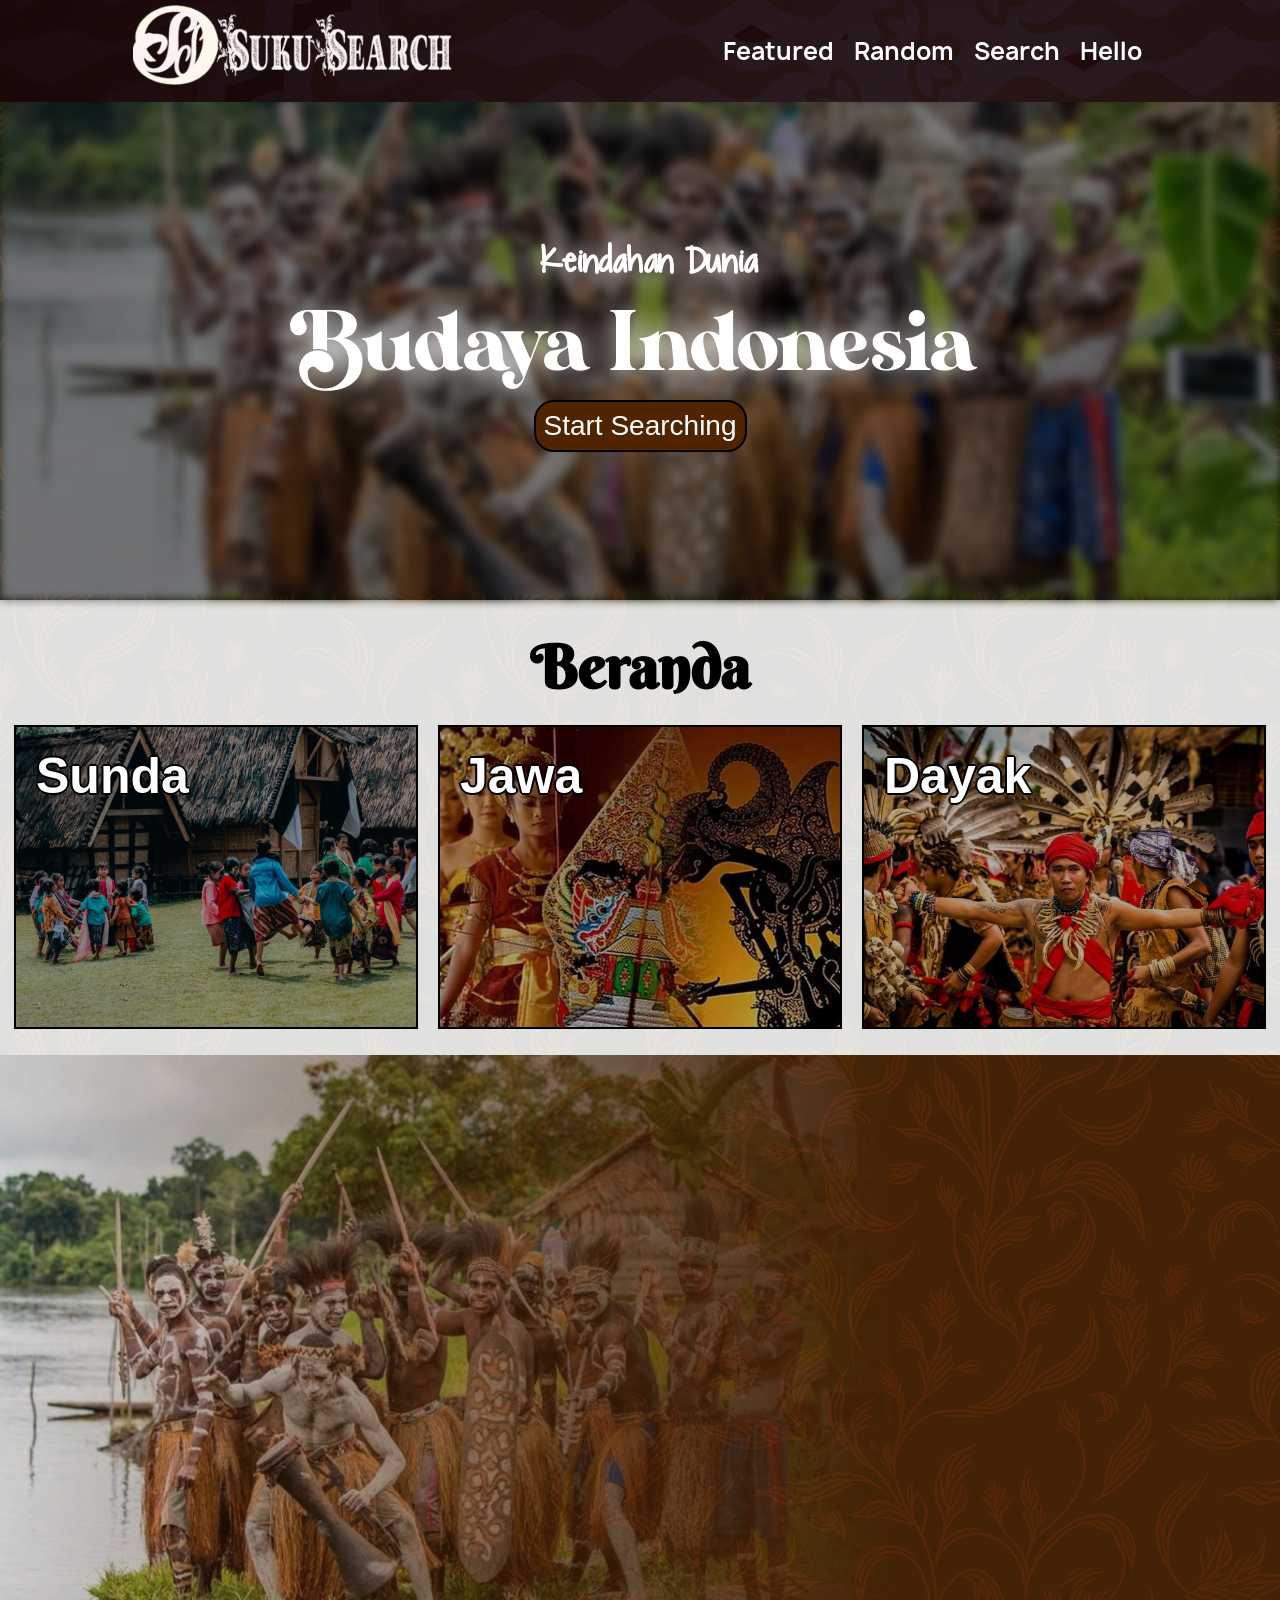
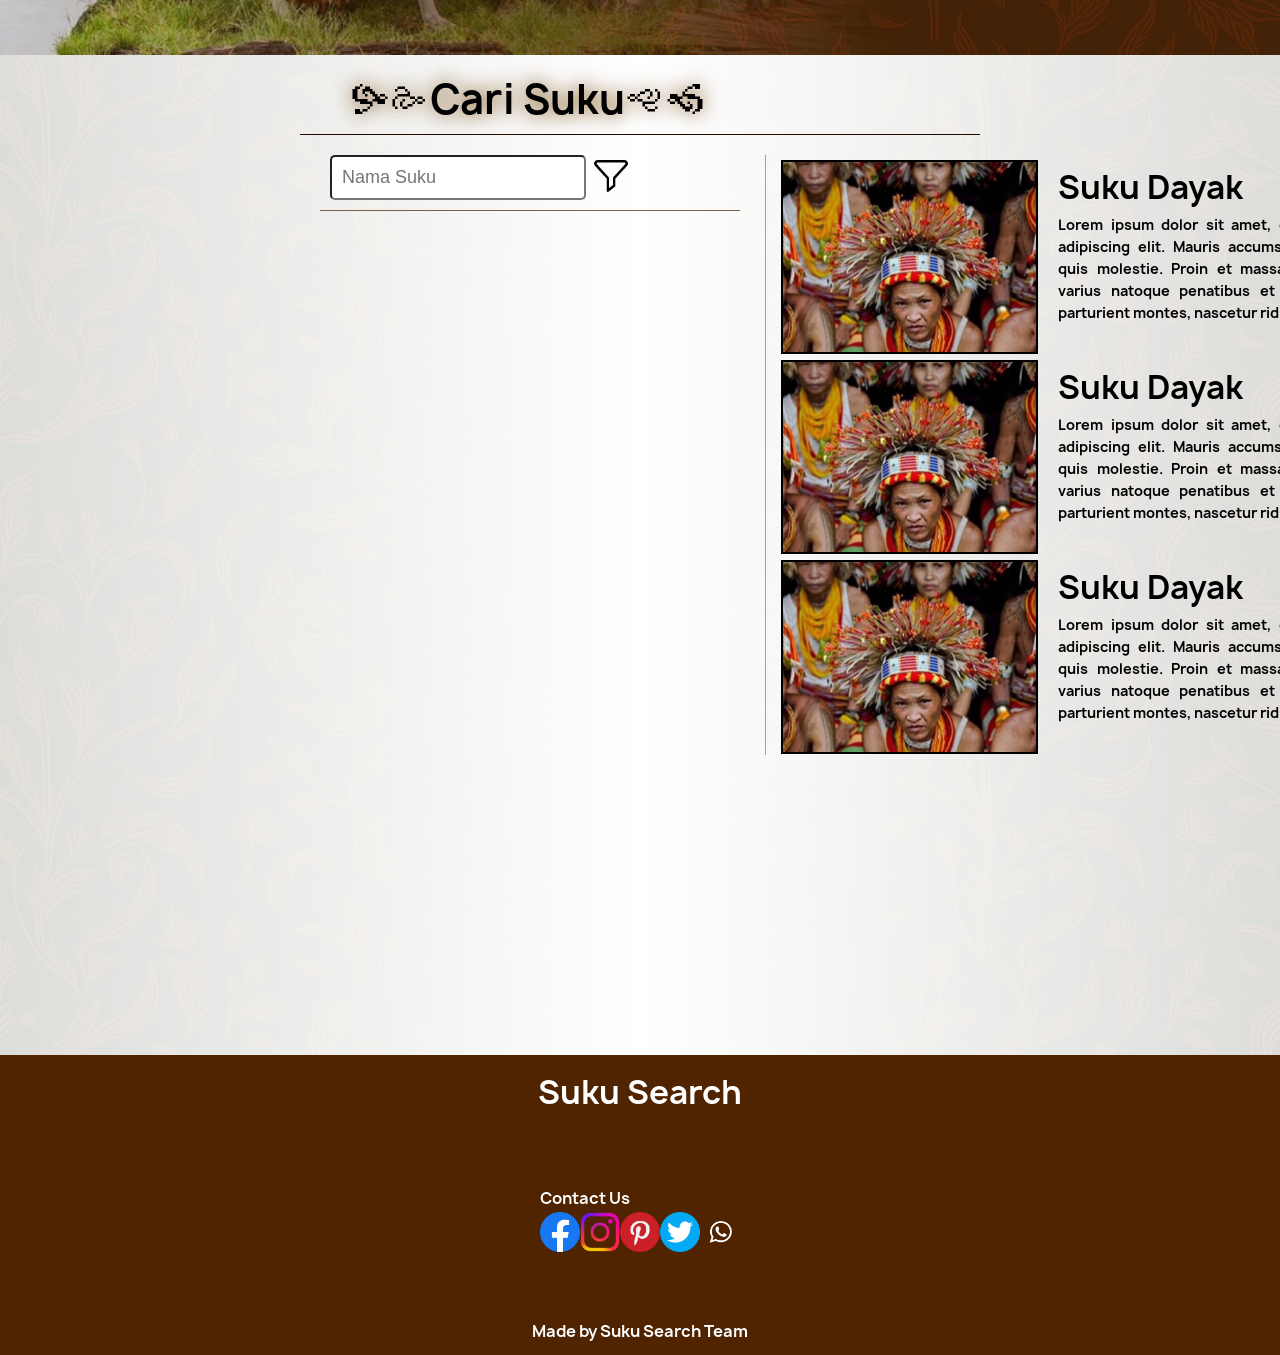
==== index.html @ 2c3fa3fc "Added featured items(Random)" ====
<!DOCTYPE html>
<html>

<head>
    <title>Suku-Suku di Indonesia</title>
    <meta name="viewport" content="width=device-width, initial-scale=1.0" />

    <link rel="stylesheet" href="style/fonts.css">
    <link rel="stylesheet" href="style/indexStyle.css">

    <script type="text/javascript" src="scripts/jquery-3.7.1.min.js"></script>
    <script type="text/javascript" src="scripts/indexScript.js" defer></script>
</head>

<body>
    <div id="topnavbar">
        <a id="navtitle"><img src="rsc/ss.png"></a>
        <ul>
            <li><a href="#featured">Featured</a></li>
            <li><a href="#randomFacts">Random</a></li>
            <li><a href="#search">Search</a></li>
            <li><a href="blogPage.html?suku=woo">Hello</a></li>
        </ul>
    </div>

    <div id="carousel">
        <img src="rsc/carousel_1.jpg">
        <img src="rsc/carousel_2.jpg">
        <img src="rsc/carousel_3.jpeg">
        <img src="rsc/carousel_4.jpg">
        <img src="rsc/carousel_5.jpg">
        <div>
            <span>Keindahan Dunia</span>
            <span>Budaya Indonesia</span>
        </div>
        <button id="goToSearch">Start Searching</button>
    </div>

    <div id="featured">
        <span class="partTitle">Beranda</span>
        <div class="featuredItems">
            <a href="#">
                <div class="items">
                    <img class="itemImage" src="https://www.selasar.com/wp-content/uploads/2020/07/Featured-image.jpg">
                    <div class="tags">
                        <div class="tag">Dayak</div>
                        <div class="tag">Dayak</div>
                    </div>
                    <div class="itemText">
                        <span class="itemTitle">Dayak</span>
                        <span class="itemDescription">Lorem ipsum dolor sit amet, consectetur adipiscing elit. Cras
                            eleifend
                            feugiat eleifend. Orci varius natoque penatibus et magnis dis parturient.</span>
                    </div>
                </div>
            </a>
            <a href="#">
                <div class="items">
                    <img class="itemImage" src="https://www.selasar.com/wp-content/uploads/2020/07/Featured-image.jpg">
                    <div class="tags">
                        <div class="tag">Dayak</div>
                        <div class="tag">Dayak</div>
                    </div>
                    <div class="itemText">
                        <span class="itemTitle">Dayak</span>
                        <span class="itemDescription">Lorem ipsum dolor sit amet, consectetur adipiscing elit. Cras
                            eleifend
                            feugiat eleifend. Orci varius natoque penatibus et magnis dis parturient.</span>
                    </div>
                </div>
            </a>
            <a href="#">
                <div class="items">
                    <img class="itemImage" src="https://www.selasar.com/wp-content/uploads/2020/07/Featured-image.jpg">
                    <div class="tags">
                        <div class="tag">Dayak</div>
                        <div class="tag">Dayak</div>
                    </div>
                    <div class="itemText">
                        <span class="itemTitle">Dayak</span>
                        <span class="itemDescription">Lorem ipsum dolor sit amet, consectetur adipiscing elit. Cras
                            eleifend
                            feugiat eleifend. Orci varius natoque penatibus et magnis dis parturient.</span>
                    </div>
                </div>
            </a>
        </div>
    </div>

    <!-- remake this -->
    <div id="randomBanner">
        <img src="rsc/carousel_1.jpg" class="background">
    </div>

    <form id="searchAndResults">
        <div class="partTitle">&#128607;&#128602;Cari Suku&#128601;&#128604;</div>
        <div class="row">
            <div id="search">
                <div class="searchByName">
                    <input type="text" name="searchInput" id="searchInput" placeholder="Nama Suku">
                    <button id="enableFilters">
                        <img src="rsc/filter_outline.png" id="enableFiltersImg">
                    </button>
                </div>
                <div class="filters">
                    <div class="inputField">
                        <label for="weapons">Senjata Tradisional</label>
                        <input type="text" name="weapons" id="weapons">
                    </div>
                    <div class="inputField">
                        <label for="dance">Tarian Tradisional</label>
                        <input type="text" name="dance" id="dance">
                    </div>
                    <div class="inputField">
                        <label for="clothes">Pakaian Adat</label>
                        <input type="text" name="clothes" id="clothes">
                    </div>
                    <div class="inputField">
                        <label for="house">Rumah Adat</label>
                        <input type="text" name="house" id="house">
                    </div>
                    <div class="inputField">
                        <label for="food">Kuliner</label>
                        <input type="text" name="food" id="food">
                    </div>
                    <div class="inputField">
                        <label for="misc">Lainnya</label>
                        <input type="text" name="misc" id="misc">
                    </div>


                    <div class="inputField">
                        <label for="location">Daerah</label>
                        <div class="location">
                            <button>Place1</button>
                            <button>Place1</button>
                            <button>Place1</button>
                            <button>Place1</button>
                            <button>Place1</button>
                            <button>Place1</button>
                            <button>Place1</button>
                            <button>Place1</button>
                            <button>Place1</button>
                            <button>Place1</button>
                            <button>Place1</button>
                            <button>Place1</button>
                        </div>
                    </div>

                    <div class="inputField">
                        <label for="sort">Urutkan</label>
                        <div class="sort">
                            <button>A-Z</button>
                            <button>Z-A</button>
                        </div>
                    </div>
                </div>
            </div>
            <div id="results">
                <div class="item">
                    <img src="rsc/carousel_5.jpg">
                    <div class="text">
                        <div class="title">Suku Dayak</div>
                        <p>Lorem ipsum dolor sit amet, consectetur adipiscing elit. Mauris accumsan vel sem quis
                            molestie. Proin et massa felis. Orci varius natoque penatibus et magnis dis parturient
                            montes, nascetur ridiculus mus.</p>
                    </div>
                    <div class="attr">
                        <span>tag1</span>
                        <span>tag1</span>
                        <span>tag1</span>
                        <span>tag1</span>
                        <span>tag1</span>
                    </div>
                </div>
                <div class="item">
                    <img src="rsc/carousel_5.jpg">
                    <div class="text">
                        <div class="title">Suku Dayak</div>
                        <p>Lorem ipsum dolor sit amet, consectetur adipiscing elit. Mauris accumsan vel sem quis
                            molestie. Proin et massa felis. Orci varius natoque penatibus et magnis dis parturient
                            montes, nascetur ridiculus mus.</p>
                    </div>
                    <div class="attr">
                        <span>tag1</span>
                        <span>tag1</span>
                        <span>tag1</span>
                        <span>tag1</span>
                        <span>tag1</span>
                    </div>
                </div>
                <div class="item">
                    <img src="rsc/carousel_5.jpg">
                    <div class="text">
                        <div class="title">Suku Dayak</div>
                        <p>Lorem ipsum dolor sit amet, consectetur adipiscing elit. Mauris accumsan vel sem quis
                            molestie. Proin et massa felis. Orci varius natoque penatibus et magnis dis parturient
                            montes, nascetur ridiculus mus. </p>
                    </div>
                    <div class="attr">
                        <span>tag1</span>
                        <span>tag1</span>
                        <span>tag1</span>
                        <span>tag1</span>
                        <span>tag1</span>
                    </div>
                </div>
            </div>
        </div>
    </form>

    <footer>
        <div class="partTitle">Suku Search</div>
        <div>
            <div>
                <span>Contact Us</span>
                <div class="socialMedia">
                    <img src="rsc/social_media/facebook.png">
                    <img src="rsc/social_media/instagram.png">
                    <img src="rsc/social_media/pinterest.png">
                    <img src="rsc/social_media/twitter.png">
                    <img src="rsc/social_media/whatsapp.png">
                </div>
            </div>
        </div>
        <div>
            Made by Suku Search Team
        </div>
    </footer>
</body>

</html>
---- style/fonts.css ----
@font-face {
    font-family: 'Choco';
    src:
        url(../fonts/chocoRaindrops/Choco.ttf), url(../fonts/chocoRaindrops/ChocoHollow.ttf), url(../fonts/chocoRaindrops/ChocoBold.ttf);
}

@font-face {
    font-family: 'Bavista';
    src: url(../fonts/bavista/Bavista.ttf);
}

@font-face {
    font-family: 'Berkshire';
    src: url(../fonts/berkshire/BerkshireSwash-Regular.ttf);
}

@font-face {
    font-family: 'Manrope';
    src:
        url(../fonts/manrope/manrope-bold.otf),
        url(../fonts/manrope/manrope-extrabold.otf),
        url(../fonts/manrope/manrope-light.otf),
        url(../fonts/manrope/manrope-medium.otf),
        url(../fonts/manrope/manrope-regular.otf),
        url(../fonts/manrope/manrope-semibold.otf),
        url(../fonts/manrope/manrope-thin.otf),
    ;
}
---- style/indexStyle.css ----
/*Requires fonts.css*/

* {
    padding: 0;
    margin: 0;
}

:root {
    --onepx-shadow: 2px 0 #000000, -2px 0 #000000, 0 2px #000000, 0 -2px #000000,
        1px 1px #000000, -1px -1px #000000, 1px -1px #000000, -1px 1px #000000;
}

html {
    overflow-x: hidden;
    width: 100vw;
}

body {
    height: fit-content;
    background-image: url(../rsc/batikBG.jpg);
    background-blend-mode: darken;
    background-color: #502400;
    font-family: 'Manrope';
}

a {
    text-decoration: none;
    color: inherit;
}

#topnavbar {
    display: flex;
    width: 100vw;
    height: fit-content;
    justify-content: space-around;
    align-items: center;
    background-color: #502400;
    position: fixed;
    z-index: 1000;
    transition: 0.5s ease-out;
    background-image: url("../rsc/batik.jpg");
    background-repeat: no-repeat;
    background-position: 0px -300px;
}

#topnavbar * {
    color: #FFFFFF;
    font-size: 24px;
}

#navtitle {
    display: block;
    cursor: pointer;
}

#navtitle img {
    height: 80px;
    padding: 5px;
}

#topnavbar>ul {
    display: flex;
    justify-content: space-around;
    list-style-type: none;
}

#topnavbar>ul li a {
    display: block;
    height: fit-content;
    width: fit-content;
    cursor: pointer;
    padding: 10px;
}

/* Carousel */

#carousel {
    --width: 100vw;
    --height: 600px;
    width: var(--width);
    height: var(--height);
    display: flex;
    justify-content: center;
    align-items: center;
    flex-direction: column;
    box-shadow: none;
    user-select: none;
}

#carousel img {
    width: var(--width);
    height: var(--height);
    object-fit: cover;
    transition: 1s;
    filter: brightness(50%) blur(5px);
    position: absolute;
    opacity: 0;
    box-shadow: none;
}

#carousel div {
    z-index: 10;
    color: #FFFFFF;
    display: flex;
    flex-direction: column;
    align-items: center;
    text-align: center;
    line-height: 80px;
    text-shadow: 0 0 30px #FFFFFF;
}

#carousel div span:first-of-type {
    font-size: 50px;
    font-family: 'Choco';
    font-weight: bold;
}

#carousel div span:last-of-type {
    font-size: 100px;
    font-family: 'Bavista';
    margin: 0;
}

#carousel button {
    position: absolute;
    z-index: 10;
    padding: 8px;
    font-size: 28px;
    border-radius: 20px;
    background-color: #502400;
    border-style: solid;
    color: #FFFFFF;
    top: 400px;
    transition: 0.2s ease-out;
}

#carousel button:hover {
    background-color: #FFFFFF;
    color: #502400;
}

#carousel button:active {
    text-shadow: 0 0 20px #1d0d00;
}

/*Featured Items container*/

#featured {
    width: 100vw;
    height: 425px;
    padding-top: 30px;
    background-color: #ffffffde;
    display: block;
    position: initial;
}

#featured .partTitle {
    display: block;
    margin: auto;
    width: fit-content;
    font-size: 60px;
    font-weight: bold;
    font-family: 'Berkshire';
}

/* Featured Items list */

.featuredItems {
    display: flex;
    align-items: center;
    justify-content: center;
    gap: 20px;
    padding-top: 20px;
    box-sizing: border-box;
    width: 100%;
}

.featuredItems .items {
    --width-size: 400px;
    --height-size: 300px;
    display: flex;
    flex-direction: column;
    justify-content: space-between;
    align-items: start;
    height: var(--height-size);
    width: var(--width-size);
    border: 2px black solid;
    transition: 0.5s ease-out;
    cursor: pointer;
}

.featuredItems .items .itemImage {
    position: absolute;
    width: var(--width-size);
    height: var(--height-size);
    object-fit: cover;
    filter: brightness(70%);
    transition: 0.5s ease-out;
}

.featuredItems .items .tags {
    width: var(--width-size);
    z-index: 11;
    height: var(--height-size);
    position: absolute;
    display: flex;
    justify-content: end;
    align-items: start;
    box-sizing: border-box;
    padding: 10px;
    gap: 10px
}

.featuredItems .items .tags .tag {
    color: #FFFFFF;
    text-shadow: 0 0 10px #FFFFFF;
    background-color: #000000;
    border: 1px #FFFFFF solid;
    padding: 5px;
    border-radius: 20px;
    width: fit-content;
}

.featuredItems .items .itemText {
    padding: 20px;
    width: auto;
    height: auto;
    overflow: hidden;
    display: flex;
    flex-direction: column;
    justify-content: space-around;
    align-items: start;
}

.featuredItems .items .itemTitle {
    position: relative;
    color: #FFFFFF;
    font-weight: bold;
    font-size: 50px;
    font-family: 'Trebuchet MS', 'Lucida Sans Unicode', 'Lucida Grande', 'Lucida Sans', Arial, sans-serif;
    text-shadow: var(--onepx-shadow);
}

.featuredItems .items .itemDescription {
    position: relative;
    color: #FFFFFF;
    font-size: 12px;
    transition: 0.5s ease-out;
    opacity: 0;
}

/* On hover effects */

.featuredItems .items:hover {
    transform: scale(1.05);
}

.featuredItems .items:hover .itemImage {
    filter: brightness(50%);
}

.featuredItems .items:hover .itemDescription {
    opacity: 1;
}


/*Random Banner Container*/

#randomBanner {
    --height: 600px;
    background-color: #58270ab6;
    height: var(--height);
    padding: 0;
    width: inherit;
    overflow: hidden;
}

#randomBanner img {
    position: absolute;
    height: var(--height);
    mask-image: linear-gradient(to right, #000000e3, #00000000);
}

/*Search, filter, sort, result*/
#searchAndResults {
    --left-right-pad: 300px;
    padding-top: 10px;
    padding-bottom: 10px;
    background-image: linear-gradient(to right, #ffffffda 0%, #FFFFFF 50%, #FFFFFFda 100%);
    box-sizing: border-box;
    padding-left: var(--left-right-pad);
    padding-right: var(--left-right-pad);
    min-height: 1000px;
}

#searchAndResults .partTitle {
    --left-right-pad: 50px;
    font-size: 40px;
    border-bottom: #1d0d00 1px solid;
    margin-bottom: 20px;
    text-shadow: 0 0 20px #744201;
    padding-left: var(--left-right-pad);
    padding-right: var(--left-right-pad);
}

#searchAndResults .row {
    display: grid;
    grid-template-columns: 1fr 5fr;
    gap: 5px;
}

/*Search section*/

#search {
    --left-right-pad: 20px;
    height: fit-content;
    display: flex;
    flex-direction: column;
    align-items: start;
    box-sizing: border-box;
    padding-left: var(--left-right-pad);
    padding-right: var(--left-right-pad);
}

#search>* {
    display: block;
}


#search .searchByName {
    display: flex;
    width: fit-content;
    height: fit-content;
    padding-left: 10px;
    gap: 5px;
    justify-content: center;
    align-items: start;
}

#search .searchByName #searchInput {
    font-size: 18px;
    padding: 10px;
    padding-left: 10px;
    padding-right: 10px;
    border-radius: 5px;
}

#search .searchByName #enableFilters {
    background-color: #00000000;
    border: none;
    height: 40px;
}

#search .searchByName #enableFilters img {
    height: inherit;
}

#search .filters {
    --left-right-pad: 10px;
    display: flex;
    overflow-y: hidden;
    flex-direction: column;
    width: fit-content;
    height: fit-content;
    gap: 10px;
    transition: 0.5s ease-out;
    margin-top: 10px;
    border-bottom: #502400b7 1px solid;
    padding: 0;
    padding-left: var(--left-right-pad);
    padding-right: var(--left-right-pad);
}

#search .filters .inputField {
    display: flex;
    justify-content: center;
    align-items: center;
    width: 400px;
}

#search .filters .inputField label,
#search .filters .inputField input,
#search .filters .inputField div {
    width: 300px;
    box-sizing: border-box;
    margin: 0;
    font-size: 16px;
}

#search .filters .inputField label {
    width: 220px;
}

#search .filters .inputField input {
    padding: 2px;
}

#search .filters .inputField div {
    padding-left: 0;
}

#search .filters .inputField div button {
    font-size: 16px;
    font-weight: bold;
    width: fit-content;
    height: fit-content;
    padding: 5px 10px;
    margin: 2px 0;
    border: #a1a1a1 1px solid;
    background-color: #ffffffd0;
    color: #a1a1a1;
    border-radius: 20px;
}

#search .filters .inputField .location,
#search .filters .inputField .sort {
    display: flex;
    flex-wrap: wrap;
    align-items: center;
    justify-content: space-between;
    margin: 0;
}

#search .filters .inputField .sort {
    justify-content: start;
}

#search .filters .inputField .sort button {
    margin-right: 5px;
}

/*Results*/
#results {
    border-left: #0000005b 1px solid;
    box-sizing: border-box;
    padding-left: 10px;
    height: fit-content;
    display: flex;
    flex-direction: column;
}

#results .item {
    height: 200px;
    width: auto;
    padding: 5px;
    box-sizing: border-box;
    display: flex;
}

#results .item img {
    height: 100%;
    border: #000000 2px solid;
    object-fit: cover;
    aspect-ratio: 4/3;
}

#results .item .text {
    padding-left: 20px;
    width: 410px;
}

#results .item .text .title {
    font-weight: bold;
    font-size: 32px;
}

#results .item .text p {
    font-size: 14px;
    line-height: 22px;
    text-align: justify;
}

#results .item .attr {
    box-sizing: border-box;
    border-left: #0000005e 1px solid;
    margin-left: 10px;
    padding-left: 5px;
}

#results .item .attr {
    flex-grow: 1;
}

footer {
    height: 300px;
    box-sizing: border-box;
    padding: 10px;
    background-color: #502400;
    width: 100%;
    color: #FFFFFF;
    display: flex;
    flex-direction: column;
    align-items: center;
    justify-content: space-between;
}

footer .partTitle {
    font-size: 32px;
}

footer div {
    display: flex;
}

footer>div>div {
    display: flex;
    flex-direction: column;
}

footer .socialMedia img {
    width: 40px;
    height: 40px;
}
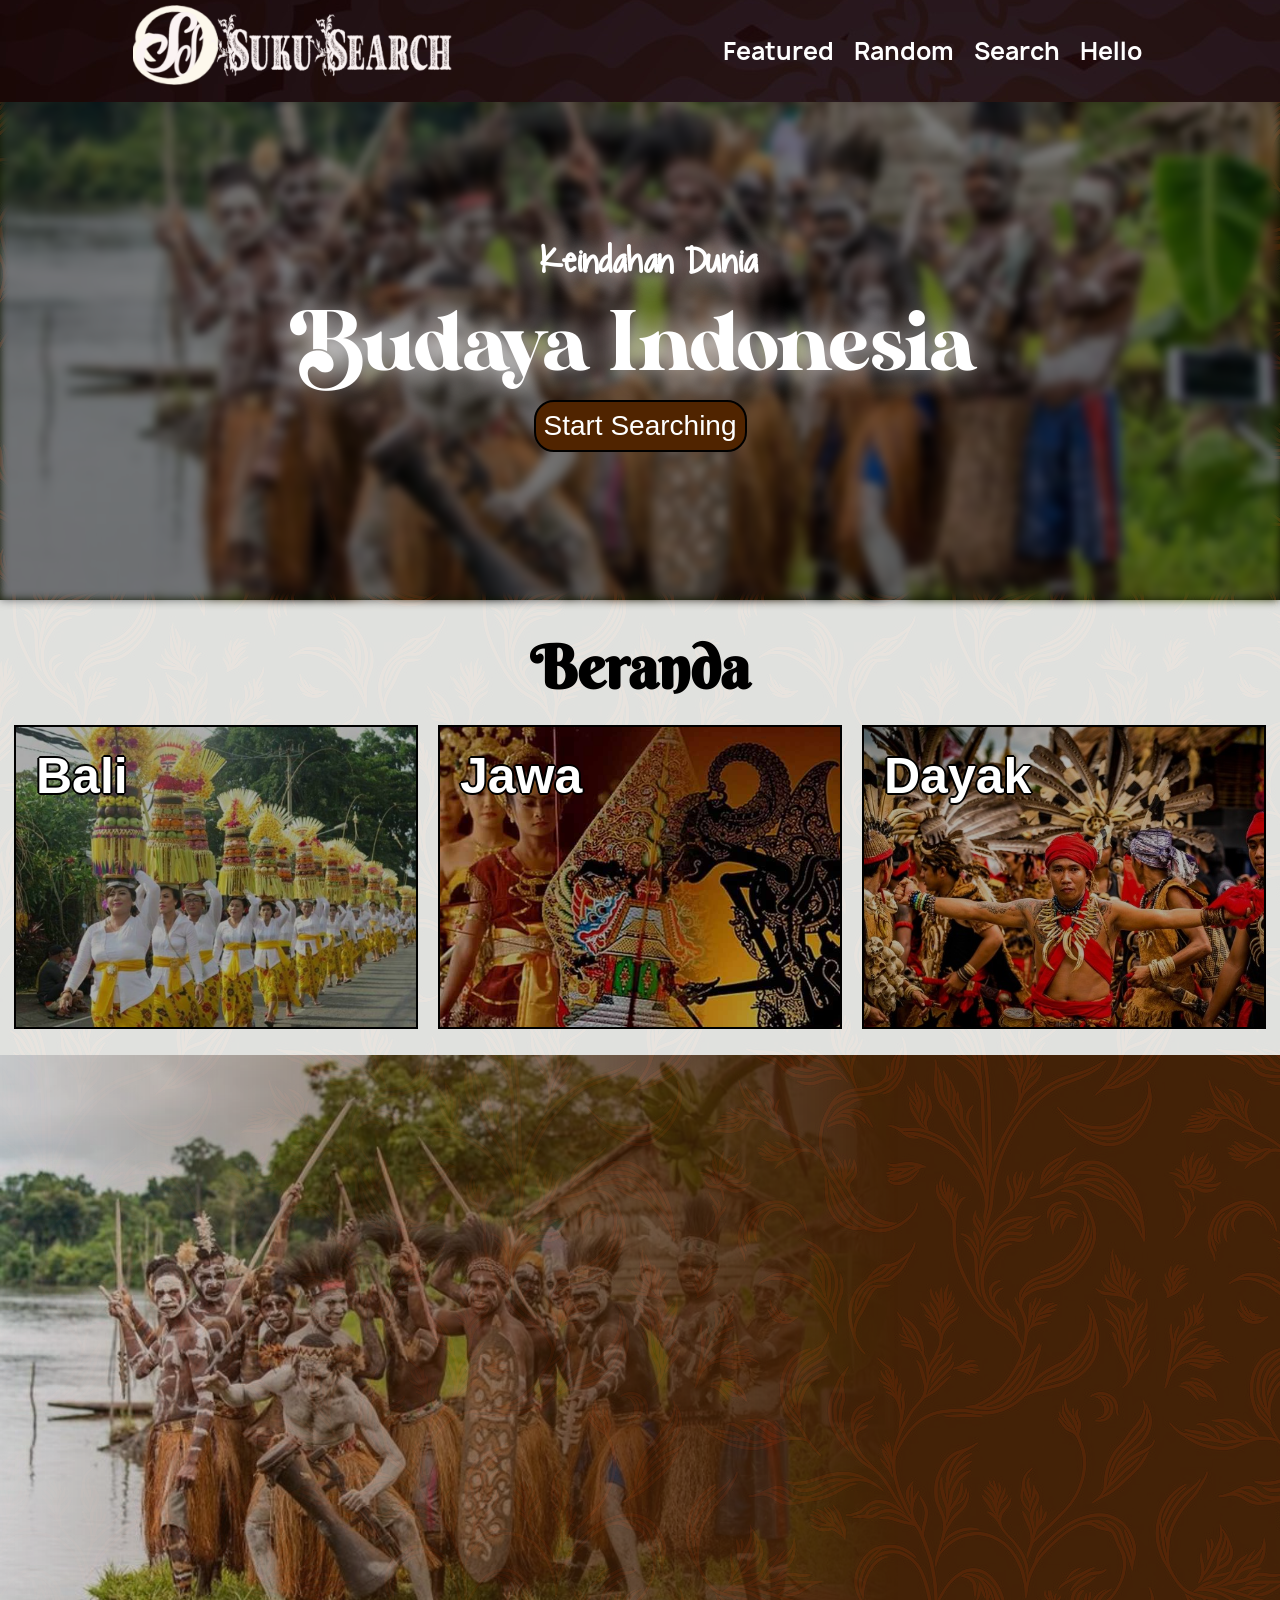
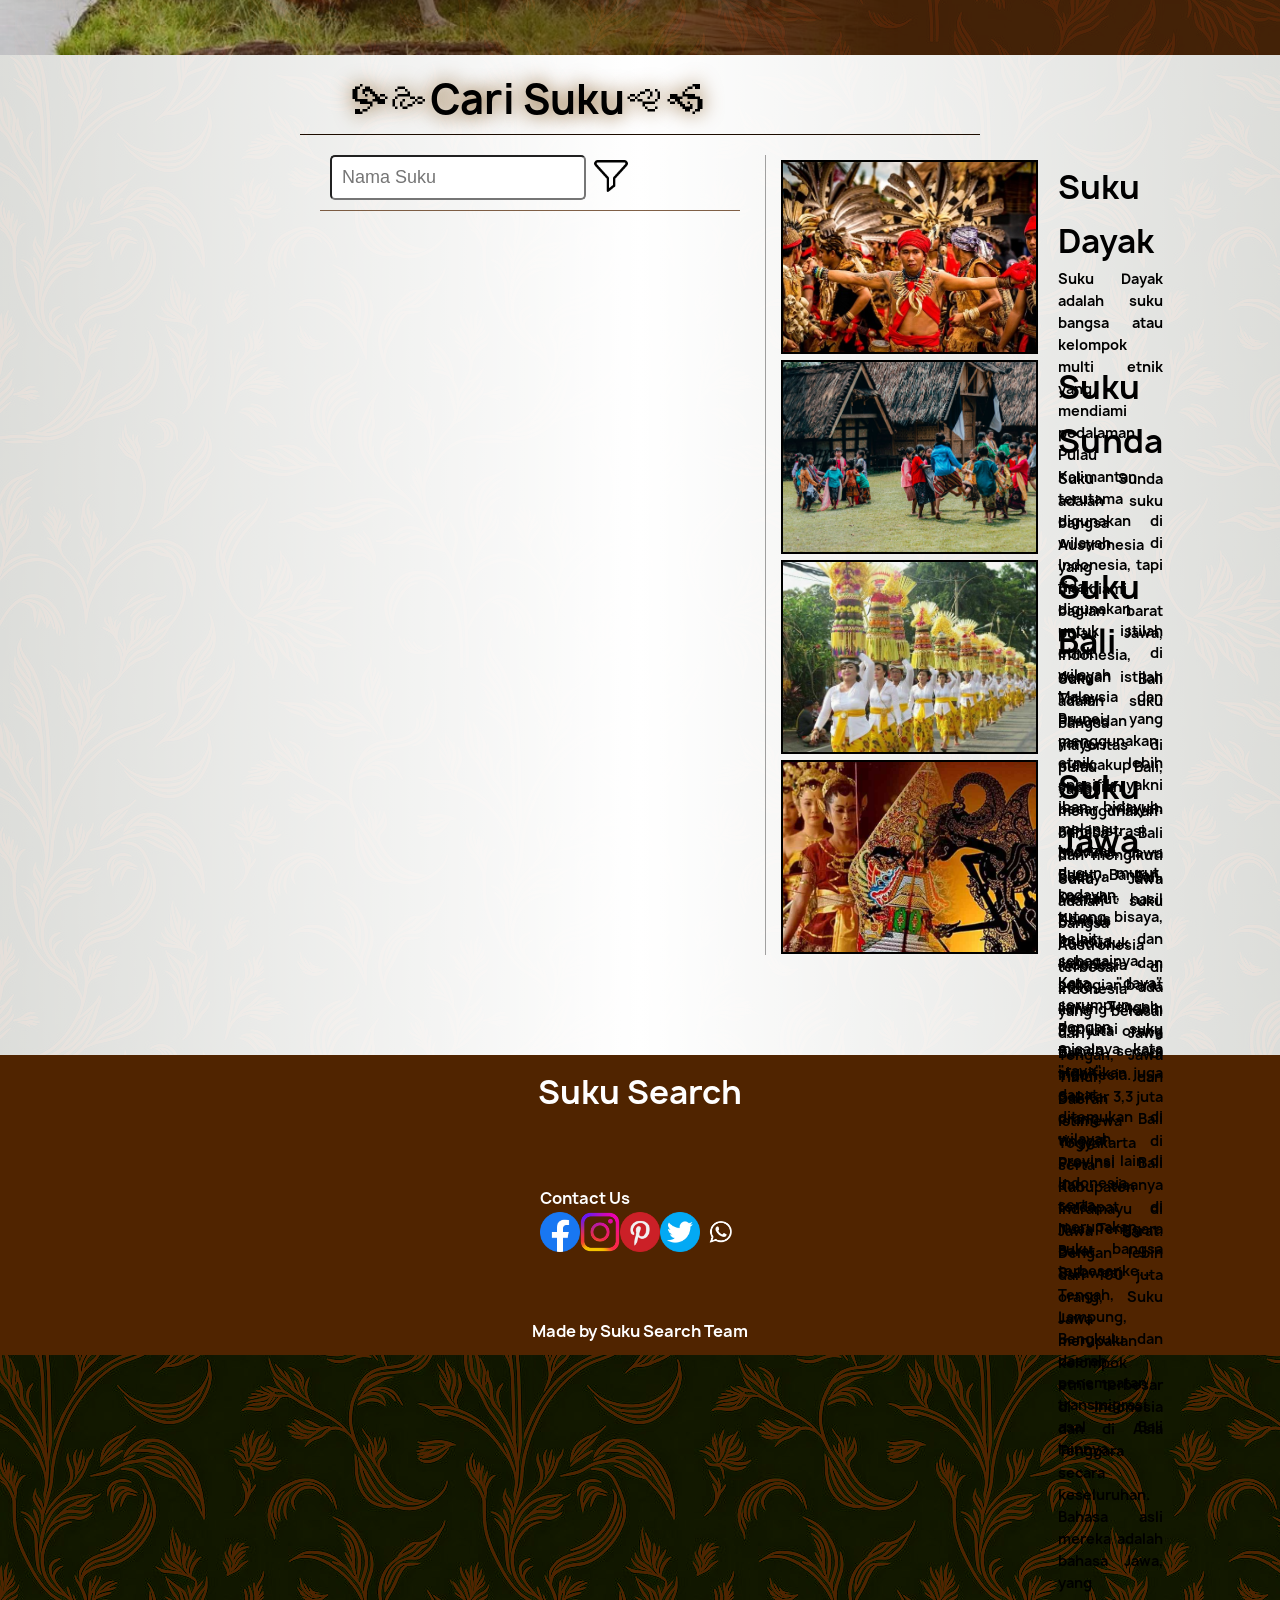
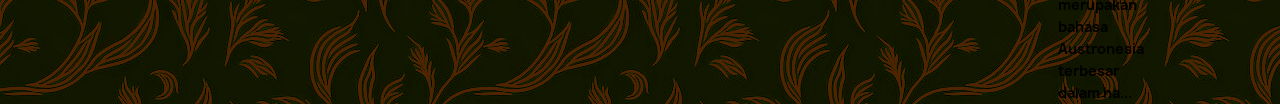
==== commit e97880bc: "Search function added" ====
--- a/index.html
+++ b/index.html
@@ -127,33 +127,6 @@
                         <label for="misc">Lainnya</label>
                         <input type="text" name="misc" id="misc">
                     </div>
-
-
-                    <div class="inputField">
-                        <label for="location">Daerah</label>
-                        <div class="location">
-                            <button>Place1</button>
-                            <button>Place1</button>
-                            <button>Place1</button>
-                            <button>Place1</button>
-                            <button>Place1</button>
-                            <button>Place1</button>
-                            <button>Place1</button>
-                            <button>Place1</button>
-                            <button>Place1</button>
-                            <button>Place1</button>
-                            <button>Place1</button>
-                            <button>Place1</button>
-                        </div>
-                    </div>
-
-                    <div class="inputField">
-                        <label for="sort">Urutkan</label>
-                        <div class="sort">
-                            <button>A-Z</button>
-                            <button>Z-A</button>
-                        </div>
-                    </div>
                 </div>
             </div>
             <div id="results">
@@ -164,45 +137,6 @@
                         <p>Lorem ipsum dolor sit amet, consectetur adipiscing elit. Mauris accumsan vel sem quis
                             molestie. Proin et massa felis. Orci varius natoque penatibus et magnis dis parturient
                             montes, nascetur ridiculus mus.</p>
-                    </div>
-                    <div class="attr">
-                        <span>tag1</span>
-                        <span>tag1</span>
-                        <span>tag1</span>
-                        <span>tag1</span>
-                        <span>tag1</span>
-                    </div>
-                </div>
-                <div class="item">
-                    <img src="rsc/carousel_5.jpg">
-                    <div class="text">
-                        <div class="title">Suku Dayak</div>
-                        <p>Lorem ipsum dolor sit amet, consectetur adipiscing elit. Mauris accumsan vel sem quis
-                            molestie. Proin et massa felis. Orci varius natoque penatibus et magnis dis parturient
-                            montes, nascetur ridiculus mus.</p>
-                    </div>
-                    <div class="attr">
-                        <span>tag1</span>
-                        <span>tag1</span>
-                        <span>tag1</span>
-                        <span>tag1</span>
-                        <span>tag1</span>
-                    </div>
-                </div>
-                <div class="item">
-                    <img src="rsc/carousel_5.jpg">
-                    <div class="text">
-                        <div class="title">Suku Dayak</div>
-                        <p>Lorem ipsum dolor sit amet, consectetur adipiscing elit. Mauris accumsan vel sem quis
-                            molestie. Proin et massa felis. Orci varius natoque penatibus et magnis dis parturient
-                            montes, nascetur ridiculus mus. </p>
-                    </div>
-                    <div class="attr">
-                        <span>tag1</span>
-                        <span>tag1</span>
-                        <span>tag1</span>
-                        <span>tag1</span>
-                        <span>tag1</span>
                     </div>
                 </div>
             </div>
--- a/style/indexStyle.css
+++ b/style/indexStyle.css
@@ -439,6 +439,16 @@
     flex-direction: column;
 }
 
+#results .nothingFound {
+    text-align: center;
+    flex-grow: 1;
+    height: 500px;
+    font-size: 32px;
+    font-family: 'Times New Roman', Times, serif;
+    color: #a1a1a1;
+    padding-top: 20px;
+}
+
 #results .item {
     height: 200px;
     width: auto;
@@ -456,7 +466,7 @@
 
 #results .item .text {
     padding-left: 20px;
-    width: 410px;
+    flex-grow: 1;
 }
 
 #results .item .text .title {
@@ -470,12 +480,12 @@
     text-align: justify;
 }
 
-#results .item .attr {
+/* #results .item .attr {
     box-sizing: border-box;
     border-left: #0000005e 1px solid;
     margin-left: 10px;
     padding-left: 5px;
-}
+} */
 
 #results .item .attr {
     flex-grow: 1;
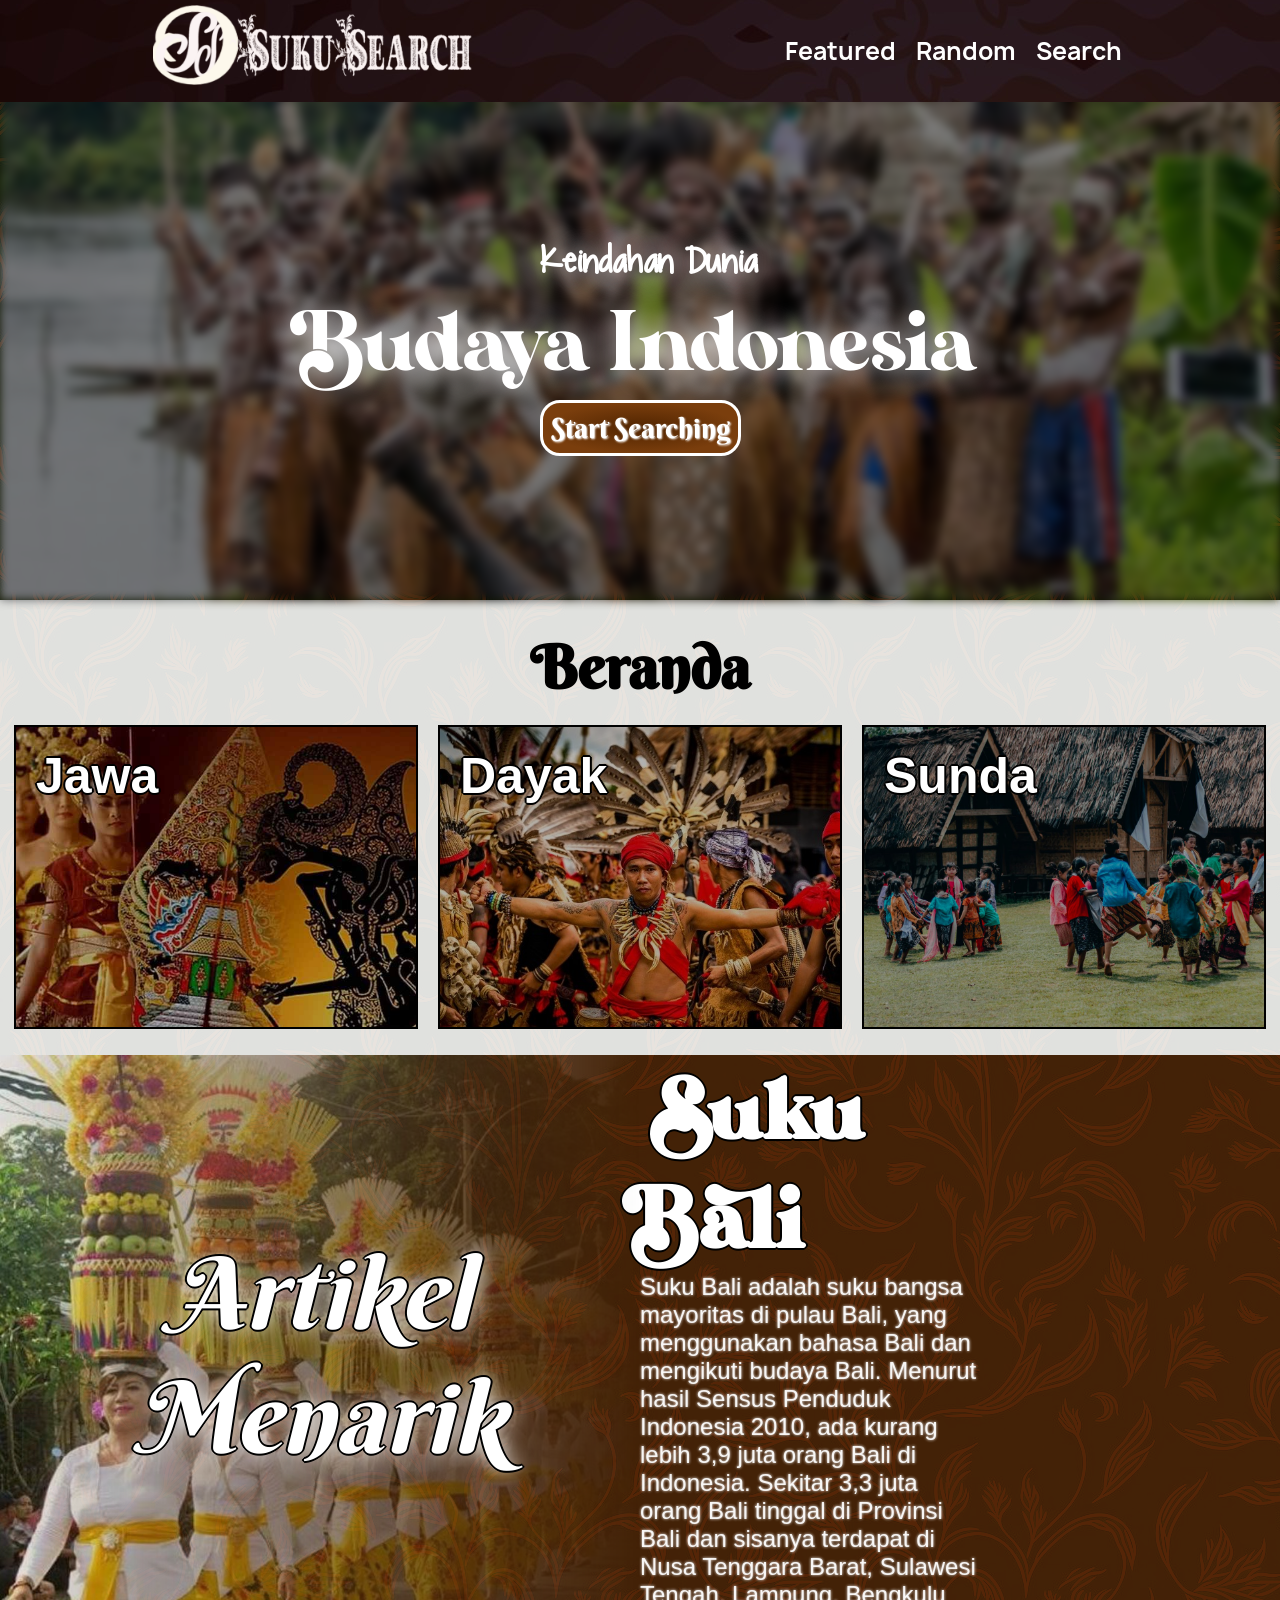
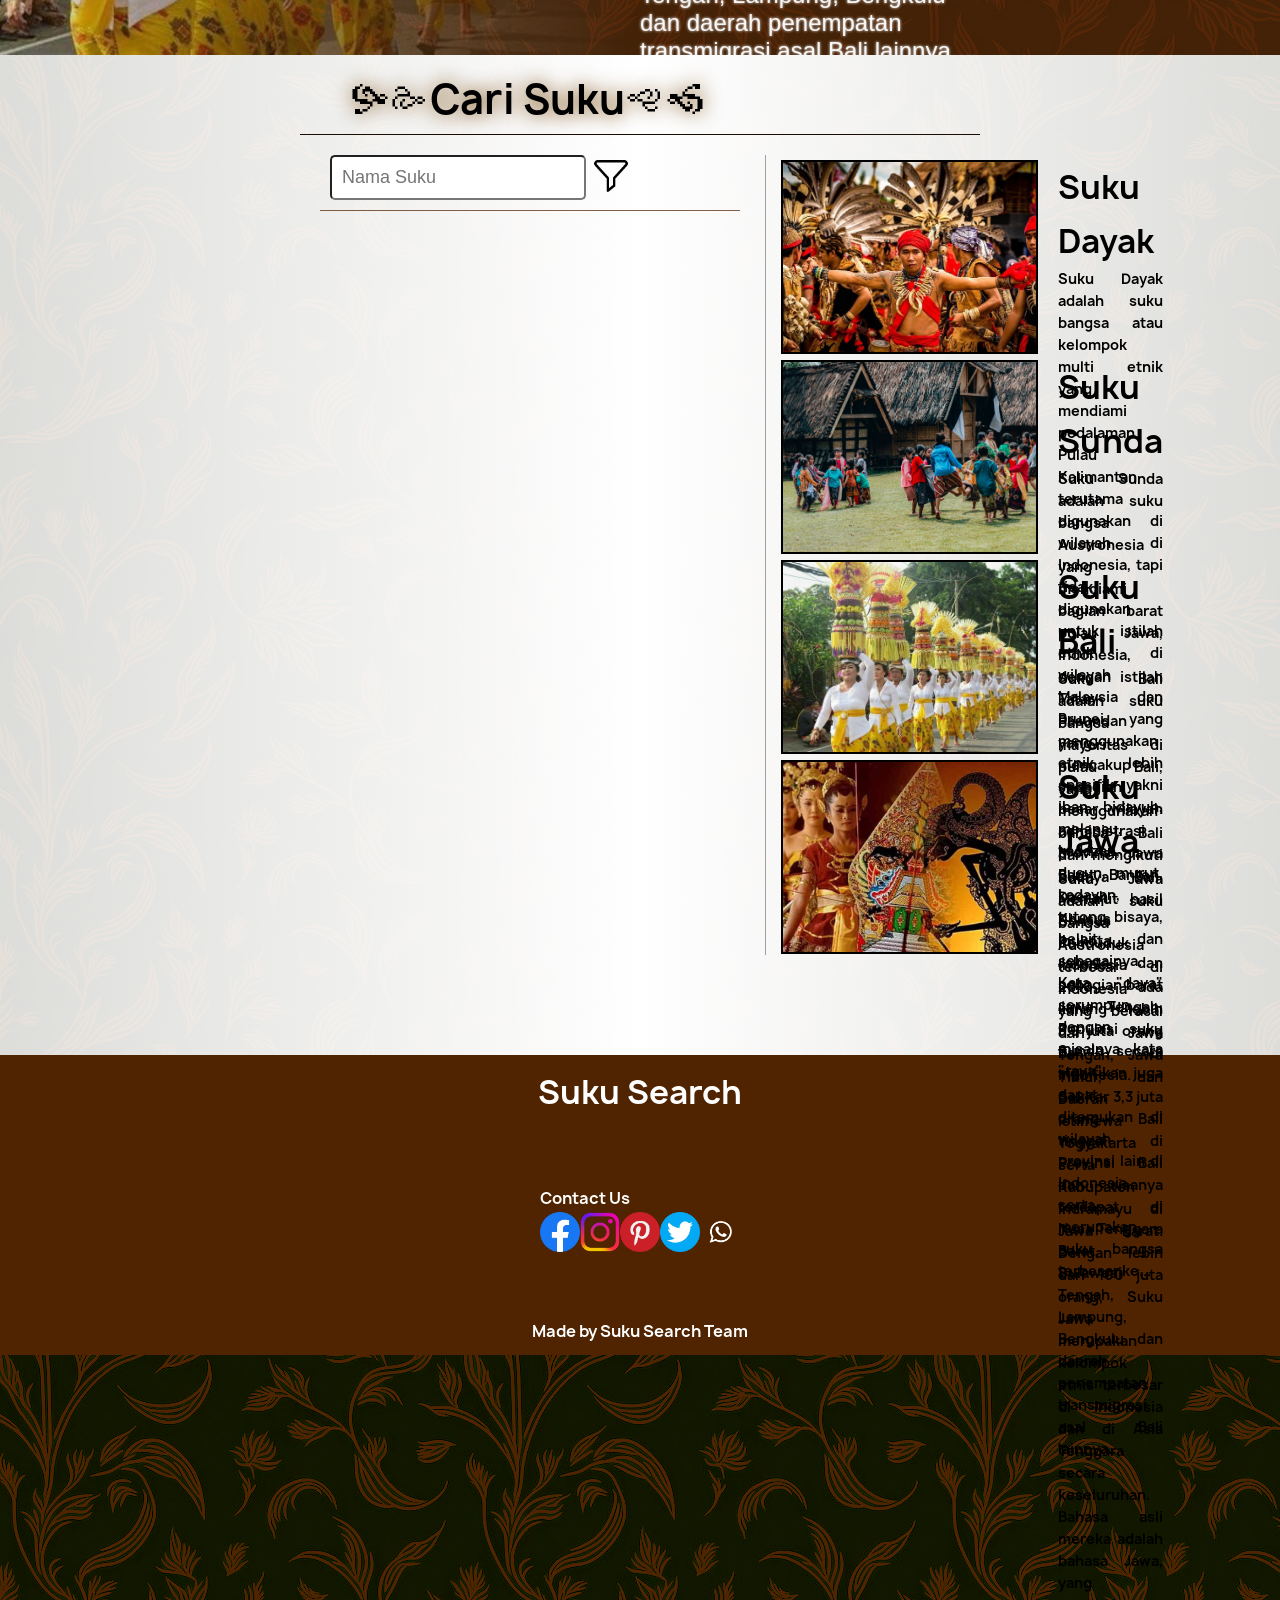
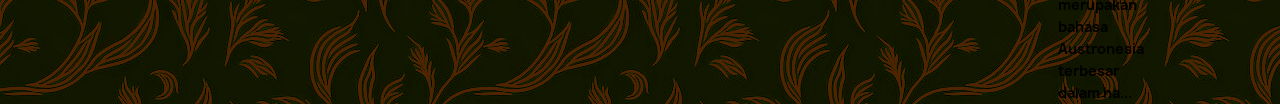
==== commit a3312a1b: "All basic functionalities finished" ====
--- a/index.html
+++ b/index.html
@@ -19,7 +19,6 @@
             <li><a href="#featured">Featured</a></li>
             <li><a href="#randomFacts">Random</a></li>
             <li><a href="#search">Search</a></li>
-            <li><a href="blogPage.html?suku=woo">Hello</a></li>
         </ul>
     </div>
 
@@ -33,7 +32,7 @@
             <span>Keindahan Dunia</span>
             <span>Budaya Indonesia</span>
         </div>
-        <button id="goToSearch">Start Searching</button>
+        <a id="goToSearch" href="#searchAndResults">Start Searching</a>
     </div>
 
     <div id="featured">
@@ -90,6 +89,18 @@
     <!-- remake this -->
     <div id="randomBanner">
         <img src="rsc/carousel_1.jpg" class="background">
+        <div class="left">
+            <span>Artikel Menarik</span>
+        </div>
+        <div class="partTitle">Suku Dayak</div>
+        <div class="description">Lorem ipsum dolor sit amet, consectetur adipiscing elit. Cras
+            eleifend
+            feugiat eleifend. Orci varius natoque penatibus et magnis dis parturient.</div>
+        <a>
+            <div>
+                Lanjutkan&#8658;
+            </div>
+        </a>
     </div>
 
     <form id="searchAndResults">
--- a/style/indexStyle.css
+++ b/style/indexStyle.css
@@ -121,22 +121,26 @@
     margin: 0;
 }
 
-#carousel button {
+#carousel #goToSearch {
+    text-decoration: unset;
     position: absolute;
     z-index: 10;
     padding: 8px;
     font-size: 28px;
+    font-family: 'Berkshire';
+    text-shadow: #FFFFFF 1px 1px 2px;
     border-radius: 20px;
-    background-color: #502400;
+    background-image: radial-gradient(closest-side, #502400, #7a3e0d);
     border-style: solid;
     color: #FFFFFF;
     top: 400px;
-    transition: 0.2s ease-out;
-}
-
-#carousel button:hover {
-    background-color: #FFFFFF;
-    color: #502400;
+    transition: 0.5s ease-out;
+}
+
+#carousel #goToSearch:hover {
+    text-shadow: #FFFFFF 0 0 5px;
+    box-shadow: #FFFFFF 0 0 5px;
+    transform: scale(110%);
 }
 
 #carousel button:active {
@@ -269,16 +273,71 @@
 #randomBanner {
     --height: 600px;
     background-color: #58270ab6;
+    box-sizing: border-box;
+    padding-left: 50vw;
+    padding-right: 300px;
     height: var(--height);
-    padding: 0;
     width: inherit;
     overflow: hidden;
-}
-
-#randomBanner img {
+    display: flex;
+    flex-direction: column;
+    align-items: start;
+    justify-content: space-around;
+    color: #FFFFFF;
+}
+
+#randomBanner .left {
     position: absolute;
     height: var(--height);
-    mask-image: linear-gradient(to right, #000000e3, #00000000);
+    width: 50vw;
+    display: flex;
+    flex-direction: column;
+    justify-content: center;
+    align-items: center;
+    left: 0;
+}
+
+#randomBanner img {
+    object-fit: cover;
+    left: 0;
+    position: absolute;
+    mask: linear-gradient(to right, #000000e3, #00000000);
+    height: inherit;
+    width: 50vw;
+}
+
+#randomBanner .left span {
+    display: block;
+    text-align: center;
+    font-size: 100px;
+    mask-image: none;
+    text-shadow: var(--onepx-shadow), #FFFFFF 0 0 20px;
+    font-family: 'Berkshire';
+    font-style: italic;
+}
+
+#randomBanner .partTitle {
+    font-size: 100px;
+    text-indent: 10px;
+    font-family: 'Bavista';
+    font-weight: bold;
+    text-shadow: var(--onepx-shadow);
+}
+
+#randomBanner .description {
+    font-size: 24px;
+    font-family: 'Gill Sans', 'Gill Sans MT', Calibri, 'Trebuchet MS', sans-serif;
+    color: #ffffffe7;
+    text-shadow: #FFFFFF 0 0 3px;
+}
+
+#randomBanner a {
+    align-self: flex-end;
+}
+
+#randomBanner a div {
+    font-family: 'Gill Sans', 'Gill Sans MT', Calibri, 'Trebuchet MS', sans-serif;
+    text-decoration: underline;
 }
 
 /*Search, filter, sort, result*/
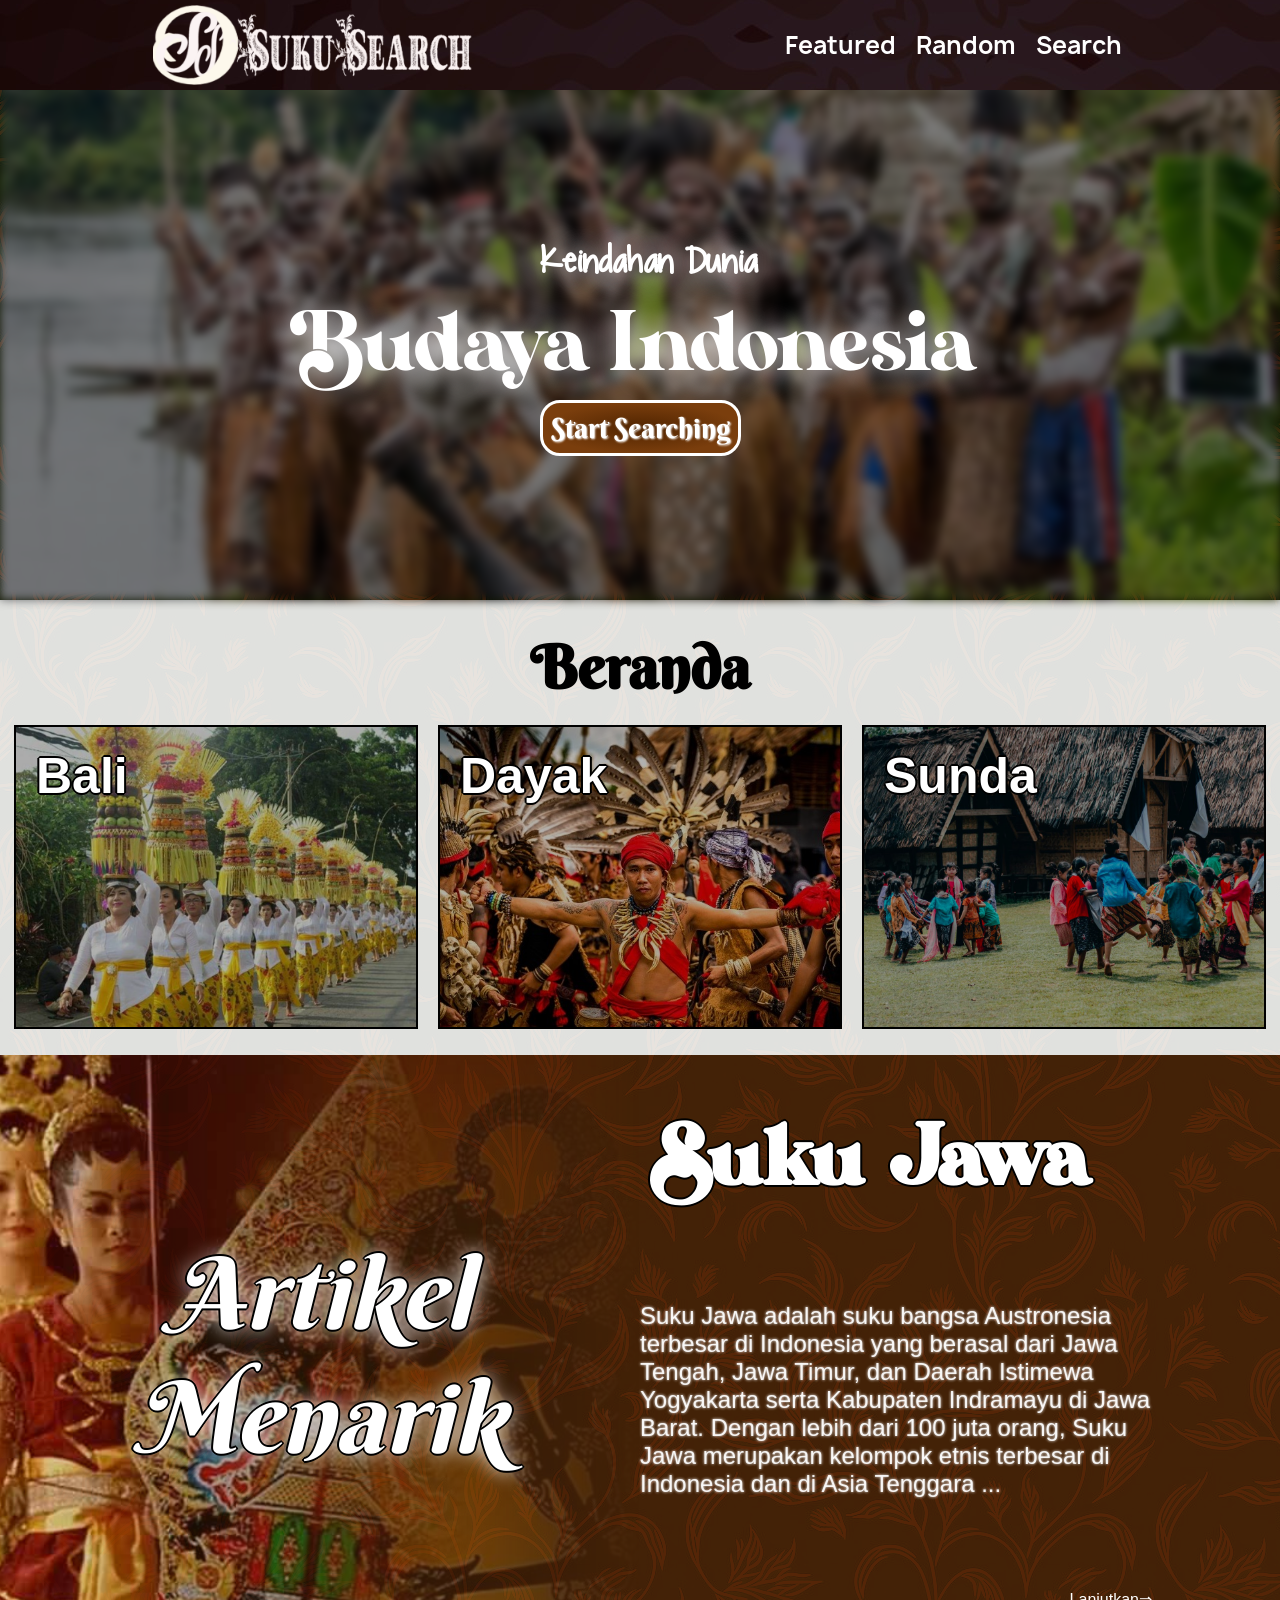
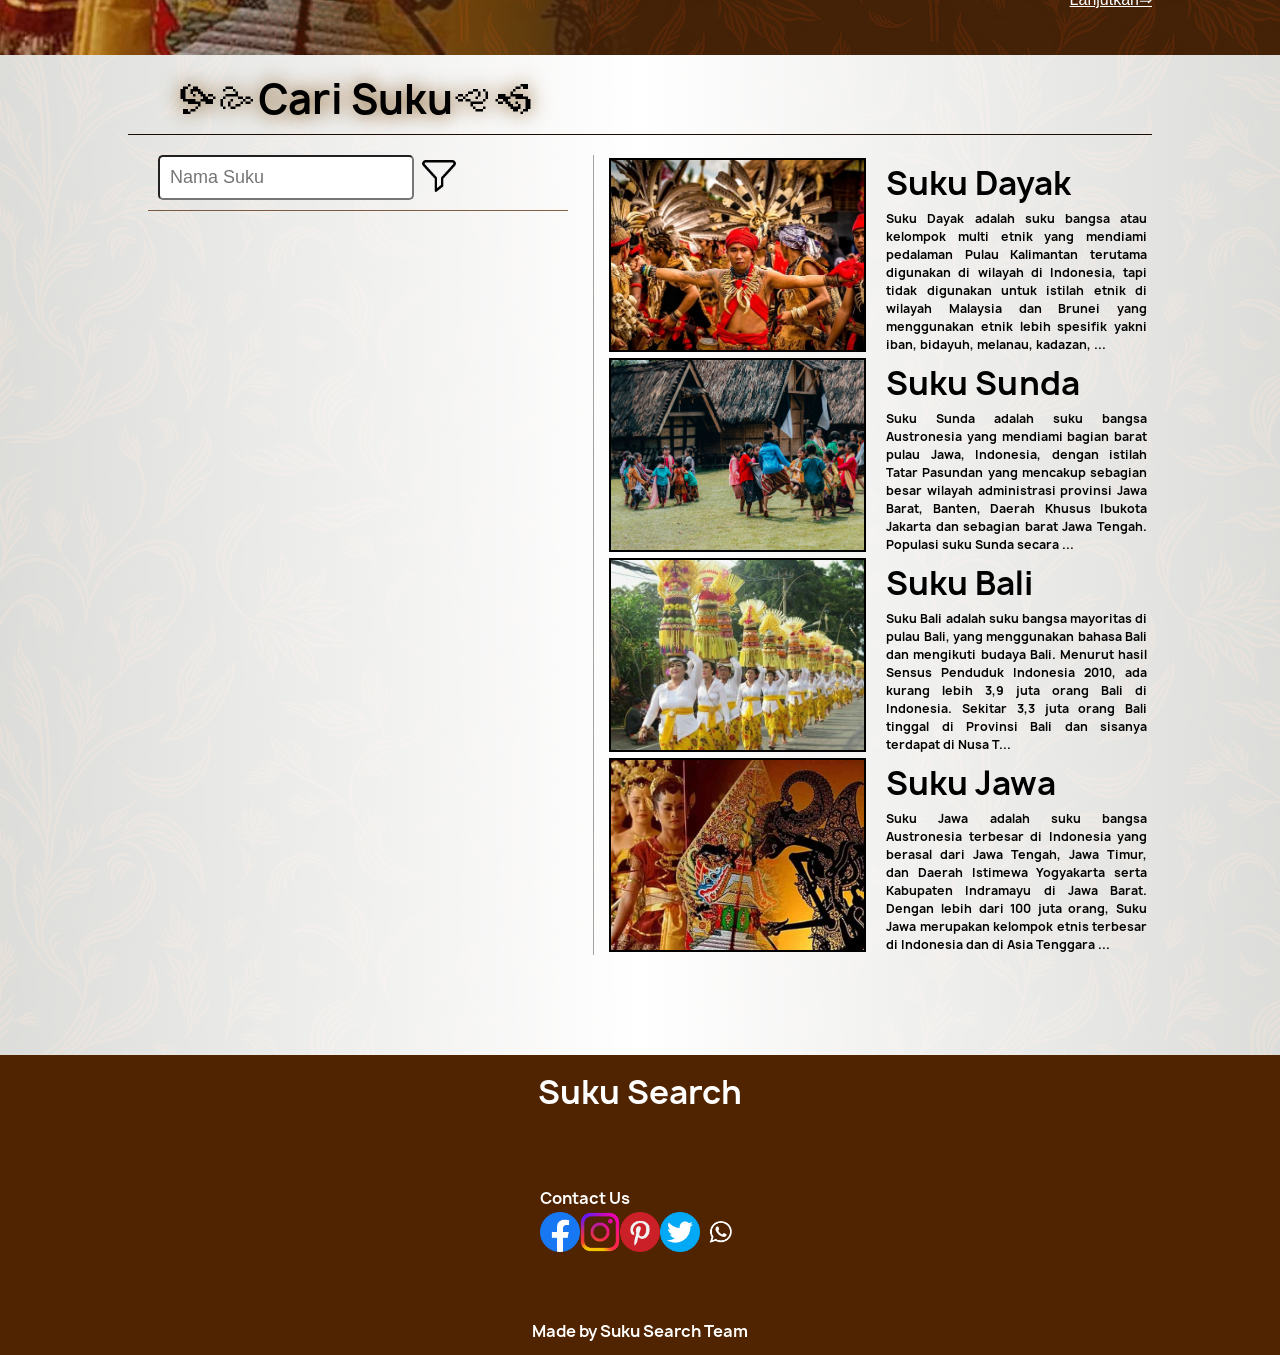
==== commit f220ca6a: "Progress on home page responsiveness" ====
--- a/index.html
+++ b/index.html
@@ -7,6 +7,7 @@
 
     <link rel="stylesheet" href="style/fonts.css">
     <link rel="stylesheet" href="style/indexStyle.css">
+    <link rel="stylesheet" href="style/indexResponsive.css">
 
     <script type="text/javascript" src="scripts/jquery-3.7.1.min.js"></script>
     <script type="text/javascript" src="scripts/indexScript.js" defer></script>
@@ -41,10 +42,6 @@
             <a href="#">
                 <div class="items">
                     <img class="itemImage" src="https://www.selasar.com/wp-content/uploads/2020/07/Featured-image.jpg">
-                    <div class="tags">
-                        <div class="tag">Dayak</div>
-                        <div class="tag">Dayak</div>
-                    </div>
                     <div class="itemText">
                         <span class="itemTitle">Dayak</span>
                         <span class="itemDescription">Lorem ipsum dolor sit amet, consectetur adipiscing elit. Cras
--- a/style/indexStyle.css
+++ b/style/indexStyle.css
@@ -13,6 +13,7 @@
 html {
     overflow-x: hidden;
     width: 100vw;
+    scroll-behavior: smooth;
 }
 
 body {
@@ -49,8 +50,10 @@
 }
 
 #navtitle {
-    display: block;
+    display: flex;
+    align-items: center;
     cursor: pointer;
+    height: 100%;
 }
 
 #navtitle img {
@@ -275,7 +278,7 @@
     background-color: #58270ab6;
     box-sizing: border-box;
     padding-left: 50vw;
-    padding-right: 300px;
+    padding-right: 10vw;
     height: var(--height);
     width: inherit;
     overflow: hidden;
@@ -342,7 +345,7 @@
 
 /*Search, filter, sort, result*/
 #searchAndResults {
-    --left-right-pad: 300px;
+    --left-right-pad: 10vw;
     padding-top: 10px;
     padding-bottom: 10px;
     background-image: linear-gradient(to right, #ffffffda 0%, #FFFFFF 50%, #FFFFFFda 100%);
@@ -514,6 +517,7 @@
     padding: 5px;
     box-sizing: border-box;
     display: flex;
+    align-items: center;
 }
 
 #results .item img {
--- a/style/indexResponsive.css
+++ b/style/indexResponsive.css
@@ -0,0 +1,130 @@
+@media only screen and (max-width:1400px) {
+    #results .item .text p {
+        font-size: 12px;
+        line-height: 18px;
+    }
+}
+
+@media only screen and (max-width:1250px) {
+    #featured {
+        height: 350px;
+        padding-top: 10px;
+    }
+
+    .featuredItems .items {
+        --width-size: 300px;
+        --height-size: 225px;
+    }
+
+    .featuredItems .items .itemText {
+        padding: 10px;
+    }
+
+    .featuredItems .items .itemTitle {
+        font-size: 40px;
+    }
+
+    #randomBanner {
+        --height: 500px;
+        padding-left: 52vw;
+        padding-right: 5vw;
+    }
+
+    #searchAndResults {
+        --left-right-pad: 5vw;
+        padding-top: 10px;
+        padding-bottom: 10px;
+    }
+
+    #search .searchByName #searchInput {
+        font-size: 16px;
+    }
+
+    #search .searchByName #enableFilters {
+        height: 35px;
+    }
+
+    #search .filters .inputField {
+        width: 350px;
+    }
+
+    #search .filters .inputField label,
+    #search .filters .inputField input,
+    #search .filters .inputField div {
+        width: 200px;
+        font-size: 14px;
+    }
+
+    #results .item {
+        height: 20vw;
+    }
+
+    #results .item img {
+        width: 20vw;
+        height: 15vw;
+    }
+
+    #results .item .text .title {
+        font-size: 24px;
+    }
+
+    #results .item .text {
+        padding-left: 10px;
+    }
+
+}
+
+@media only screen and (max-width:992px) {
+    #navtitle img {
+        height: 40px;
+        padding: 1px;
+    }
+
+    #carousel {
+        --height: 500px;
+    }
+
+    #featured {
+        height: fit-content;
+    }
+
+    .featuredItems {
+        display: grid;
+        grid-template-columns: 2fr 1fr;
+        grid-template-rows: 1fr 1fr;
+        grid-template-areas:
+            "one two"
+            "one three";
+        padding-left: 12vw;
+        padding-right: 12vw;
+        padding-bottom: 5vw;
+        gap: 0;
+    }
+
+    .featuredItems>a {
+        padding: 0.5vw;
+    }
+
+    .featuredItems>a .items {
+        --width-size: 30vw;
+        --height-size: 22.5vw;
+    }
+
+    .featuredItems>a:nth-child(1) {
+        grid-area: one;
+    }
+
+    .featuredItems>a:nth-child(1) .items {
+        --width-size: 40vw;
+        --height-size: 30vw;
+    }
+
+    .featuredItems>a:nth-child(2) {
+        grid-area: two;
+    }
+
+    .featuredItems>a:nth-child(3) {
+        grid-area: three;
+    }
+
+}
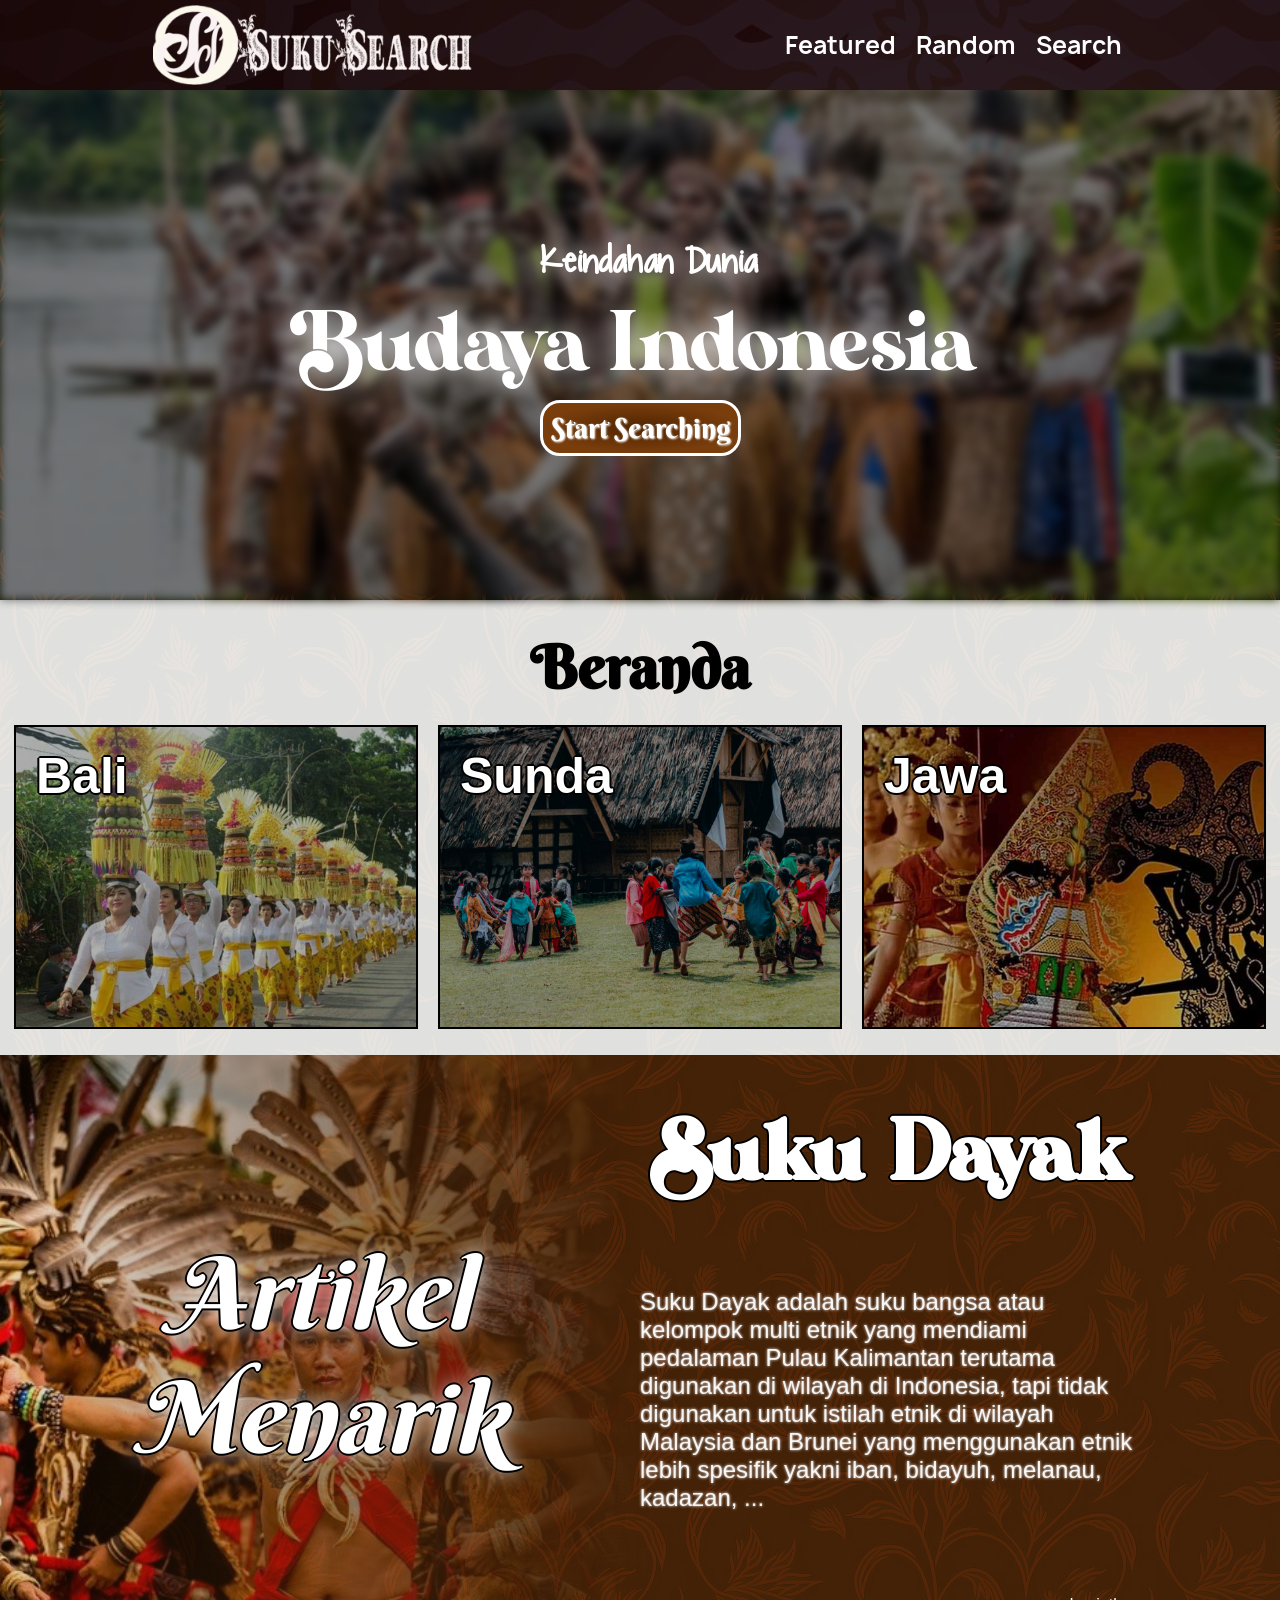
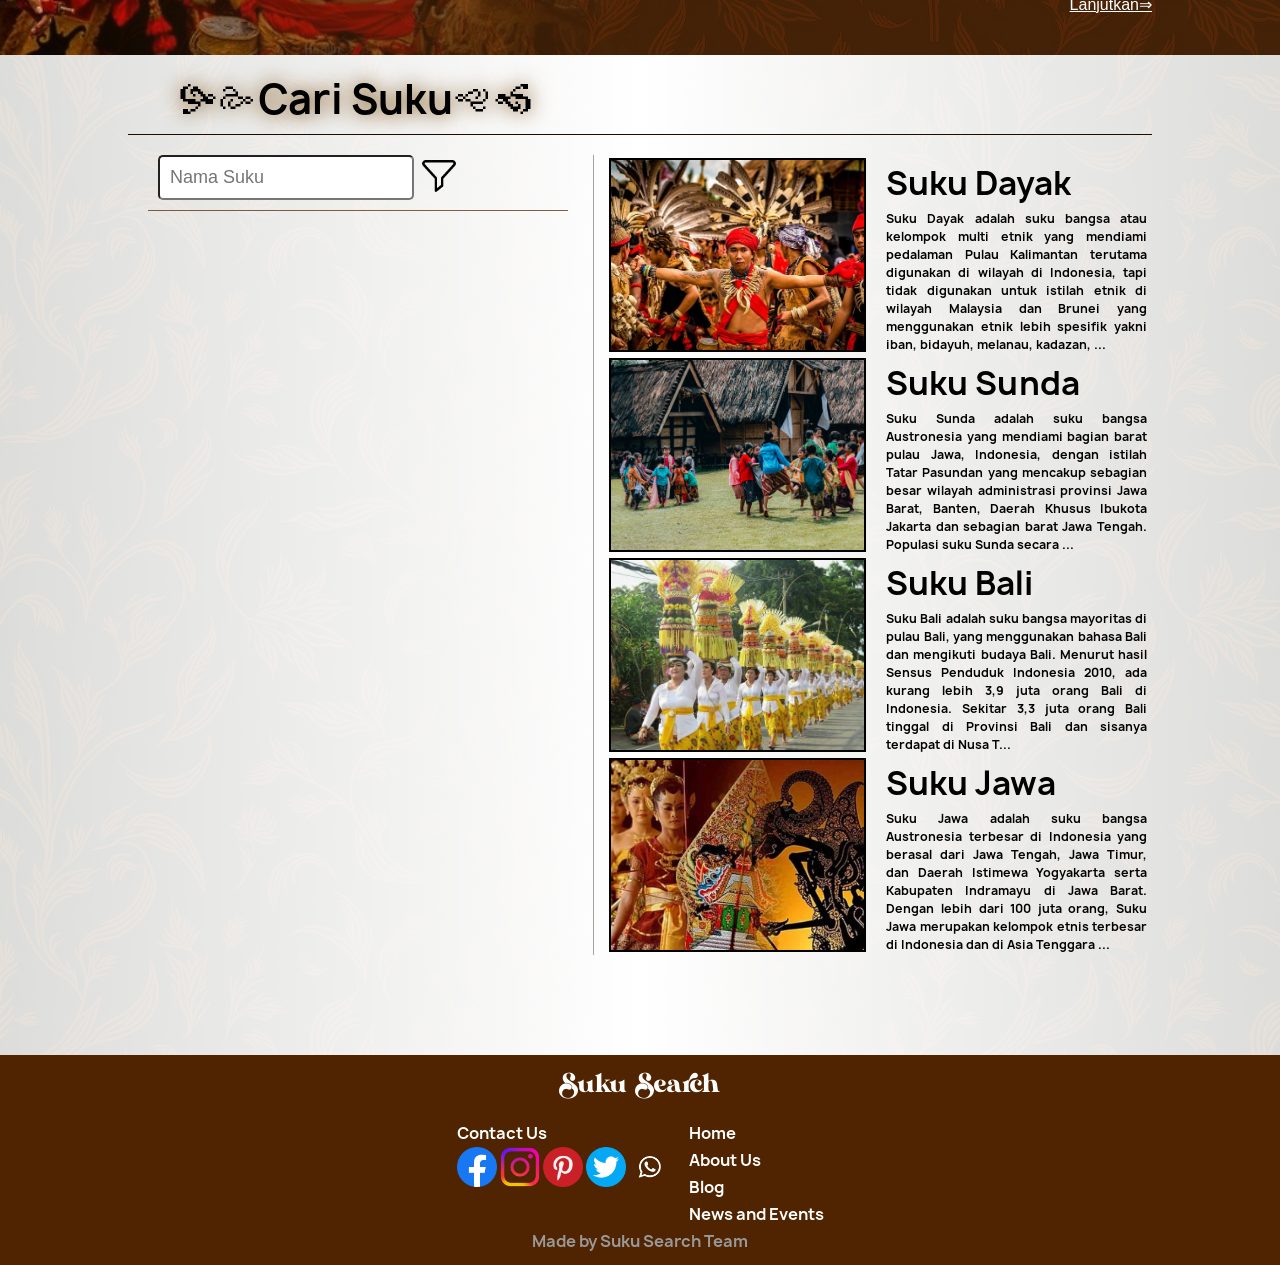
==== commit 50e829b9: "Finished home page responsiveness" ====
--- a/index.html
+++ b/index.html
@@ -164,8 +164,16 @@
                     <img src="rsc/social_media/whatsapp.png">
                 </div>
             </div>
+            <div>
+                <ul>
+                    <li><a>Home</a></li>
+                    <li><a>About Us</a></li>
+                    <li><a>Blog</a></li>
+                    <li><a>News and Events</a></li>
+                </ul>
+            </div>
         </div>
-        <div>
+        <div class="credit">
             Made by Suku Search Team
         </div>
     </footer>
--- a/style/indexStyle.css
+++ b/style/indexStyle.css
@@ -402,8 +402,6 @@
 #search .searchByName #searchInput {
     font-size: 18px;
     padding: 10px;
-    padding-left: 10px;
-    padding-right: 10px;
     border-radius: 5px;
 }
 
@@ -555,7 +553,7 @@
 }
 
 footer {
-    height: 300px;
+    height: fit-content;
     box-sizing: border-box;
     padding: 10px;
     background-color: #502400;
@@ -569,18 +567,29 @@
 
 footer .partTitle {
     font-size: 32px;
-}
-
-footer div {
-    display: flex;
-}
-
-footer>div>div {
-    display: flex;
-    flex-direction: column;
+    font-family: 'Bavista';
+    margin-bottom: 20px;
+}
+
+footer>div {
+    display: flex;
+    gap: 20px;
+}
+
+footer>div>* {
+    display: flex;
+    flex-direction: column;
+}
+
+footer ul {
+    list-style: none;
 }
 
 footer .socialMedia img {
     width: 40px;
     height: 40px;
+}
+
+.credit {
+    color: #999999;
 }
--- a/style/indexResponsive.css
+++ b/style/indexResponsive.css
@@ -1,3 +1,4 @@
+/*Size breakpoint*/
 @media only screen and (max-width:1400px) {
     #results .item .text p {
         font-size: 12px;
@@ -5,6 +6,7 @@
     }
 }
 
+/*Laptops*/
 @media only screen and (max-width:1250px) {
     #featured {
         height: 350px;
@@ -74,6 +76,7 @@
 
 }
 
+/*Tablets*/
 @media only screen and (max-width:992px) {
     #navtitle img {
         height: 40px;
@@ -86,6 +89,10 @@
 
     #featured {
         height: fit-content;
+    }
+
+    #featured .partTitle {
+        font-size: 7vw;
     }
 
     .featuredItems {
@@ -127,4 +134,266 @@
         grid-area: three;
     }
 
+    .featuredItems .items .itemTitle {
+        font-size: 3vw;
+    }
+
+    .featuredItems .items .itemDescription {
+        font-size: 1.3vw;
+    }
+
+    #randomBanner {
+        --height: 300px;
+    }
+
+    #randomBanner .left span {
+        font-size: 10vw;
+    }
+
+    #randomBanner .partTitle {
+        font-size: 7vw;
+    }
+
+    #randomBanner .description {
+        font-size: 2vw;
+    }
+
+    #searchAndResults {
+        min-height: 40vh;
+    }
+
+    #searchAndResults .partTitle {
+        font-size: 6vw;
+        text-align: center;
+    }
+
+    #searchAndResults .row {
+        display: flex;
+        flex-direction: column;
+        align-items: center;
+    }
+
+    #search .searchByName {
+        margin: auto;
+    }
+
+    #search .searchByName #searchInput {
+        font-size: 1.7vw;
+    }
+
+    #search .filters {
+        flex-direction: row;
+        flex-wrap: wrap;
+        width: 100%;
+        height: fit-content;
+    }
+
+    #search .filters .inputField {
+        width: 40vw;
+    }
+
+    #search .filters .inputField label,
+    #search .filters .inputField input,
+    #search .filters .inputField div {
+        font-size: 1.5vw;
+    }
+
+
+    #results .item {
+        height: 20vw;
+    }
+
+    #results .item img {
+        width: 20vw;
+        height: 15vw;
+    }
+
+    #results .item .text .title {
+        font-size: 3vw;
+    }
+
+    #results .item .text p {
+        font-size: 1.4vw;
+    }
+}
+
+/*Phones, assume everything is vertical*/
+@media only screen and (max-width:600px) {
+    #navtitle img {
+        height: 10vw;
+        padding: 5px;
+    }
+
+    #topnavbar>ul {
+        display: none;
+    }
+
+    /*
+    #topnavbar>ul li a {
+        display: block;
+        height: fit-content;
+        width: fit-content;
+        cursor: pointer;
+        padding: 10px;
+    }*/
+
+    #carousel {
+        --height: 90vw;
+    }
+
+    #carousel div {
+        line-height: 10vw;
+    }
+
+    #carousel div span:first-of-type {
+        font-size: 10vw;
+    }
+
+    #carousel div span:last-of-type {
+        font-size: 13vw;
+    }
+
+    #carousel #goToSearch {
+        padding: 1.2vw;
+        font-size: 5vw;
+        top: 65vw;
+    }
+
+    #featured .partTitle {
+        display: none;
+    }
+
+    .featuredItems {
+        display: flex;
+        flex-direction: column;
+        align-items: center;
+        justify-content: center;
+        gap: 2vw;
+    }
+
+    .featuredItems>a .items {
+        --width-size: 80vw;
+        --height-size: 60vw;
+    }
+
+    .featuredItems>a:nth-child(1) .items {
+        --width-size: 80vw;
+        --height-size: 60vw;
+    }
+
+    .featuredItems .items .itemTitle {
+        font-size: 10vw;
+    }
+
+    .featuredItems .items .itemDescription {
+        font-size: 3vw;
+    }
+
+    #randomBanner {
+        z-index: 1;
+        --height: 80vw;
+        display: flex;
+        flex-direction: column;
+        align-items: center;
+        padding: 0;
+    }
+
+    #randomBanner img {
+        object-fit: cover;
+        z-index: 0;
+        position: absolute;
+        mask: none;
+        filter: opacity(20%);
+        height: inherit;
+        width: 100vw;
+    }
+
+    #randomBanner .left {
+        position: relative;
+        height: fit-content;
+        width: 100vw;
+    }
+
+    #randomBanner .left span {
+        font-size: 10vw;
+    }
+
+    #randomBanner .partTitle {
+        font-size: 15vw;
+        z-index: 21;
+        text-shadow: #FFFFFF 0 0 3px;
+    }
+
+    #randomBanner .description {
+        z-index: 21;
+        font-size: 5vw;
+        box-sizing: border-box;
+        padding-left: 2vw;
+        padding-right: 2vw;
+        text-align: justify;
+    }
+
+    #randomBanner a {
+        align-self: center;
+        font-size: 4vw;
+    }
+
+    #searchAndResults .partTitle {
+        font-size: 8vw;
+    }
+
+    #search .searchByName {
+        margin: auto;
+    }
+
+    #search .searchByName #searchInput {
+        font-size: 3vw;
+        padding: 1vw;
+    }
+
+    #search .searchByName #enableFilters {
+        height: 6vw;
+    }
+
+    #search .filters {
+        flex-direction: row;
+        flex-wrap: wrap;
+        width: 100%;
+        height: fit-content;
+        border-bottom: none;
+    }
+
+    #search .filters .inputField {
+        width: 100vw;
+    }
+
+    #search .filters .inputField label,
+    #search .filters .inputField input,
+    #search .filters .inputField div {
+        font-size: 3vw;
+    }
+
+
+    #results .item {
+        height: 40vw;
+    }
+
+    #results .item img {
+        width: 40vw;
+        height: 30vw;
+    }
+
+    #results .item .text .title {
+        font-size: 5vw;
+    }
+
+    #results .item .text p {
+        font-size: 2.4vw;
+        line-height: 3vw;
+    }
+
+    footer>div {
+        flex-direction: column;
+        margin-bottom: 2vw;
+    }
 }
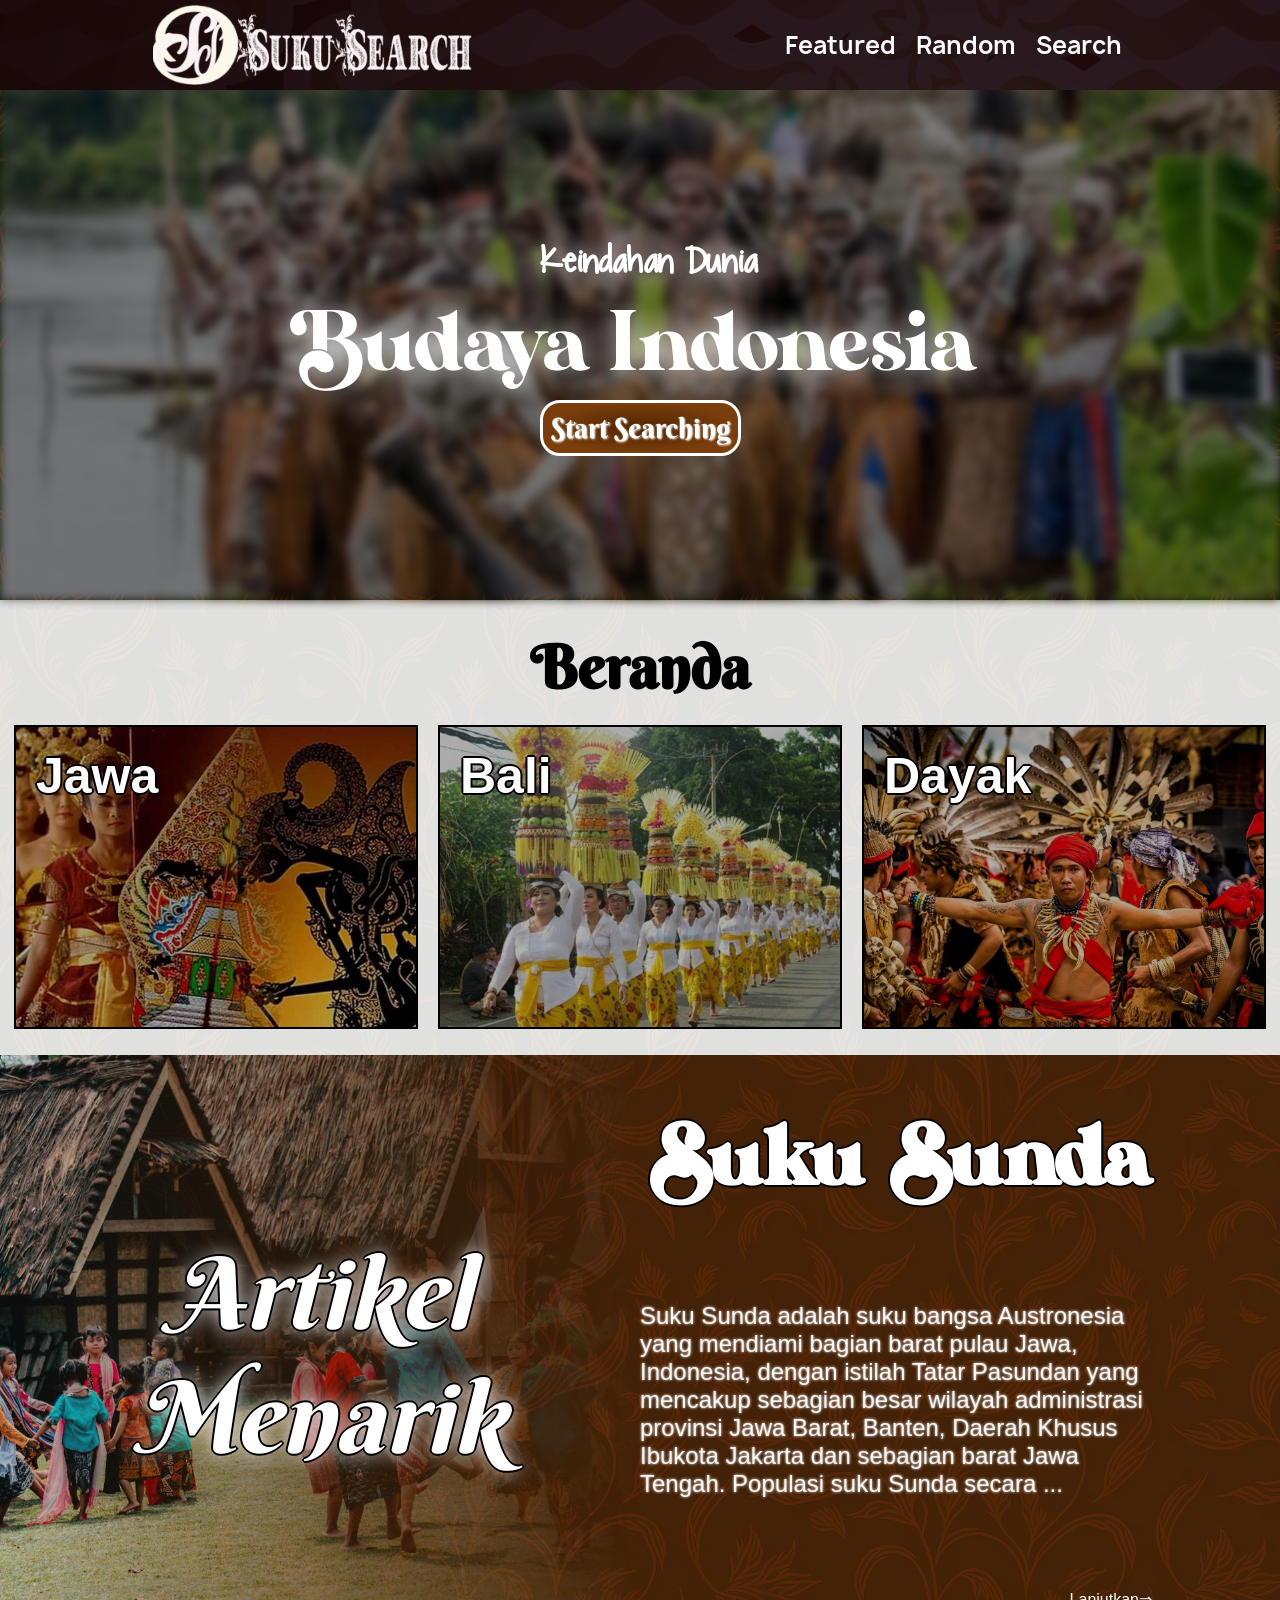
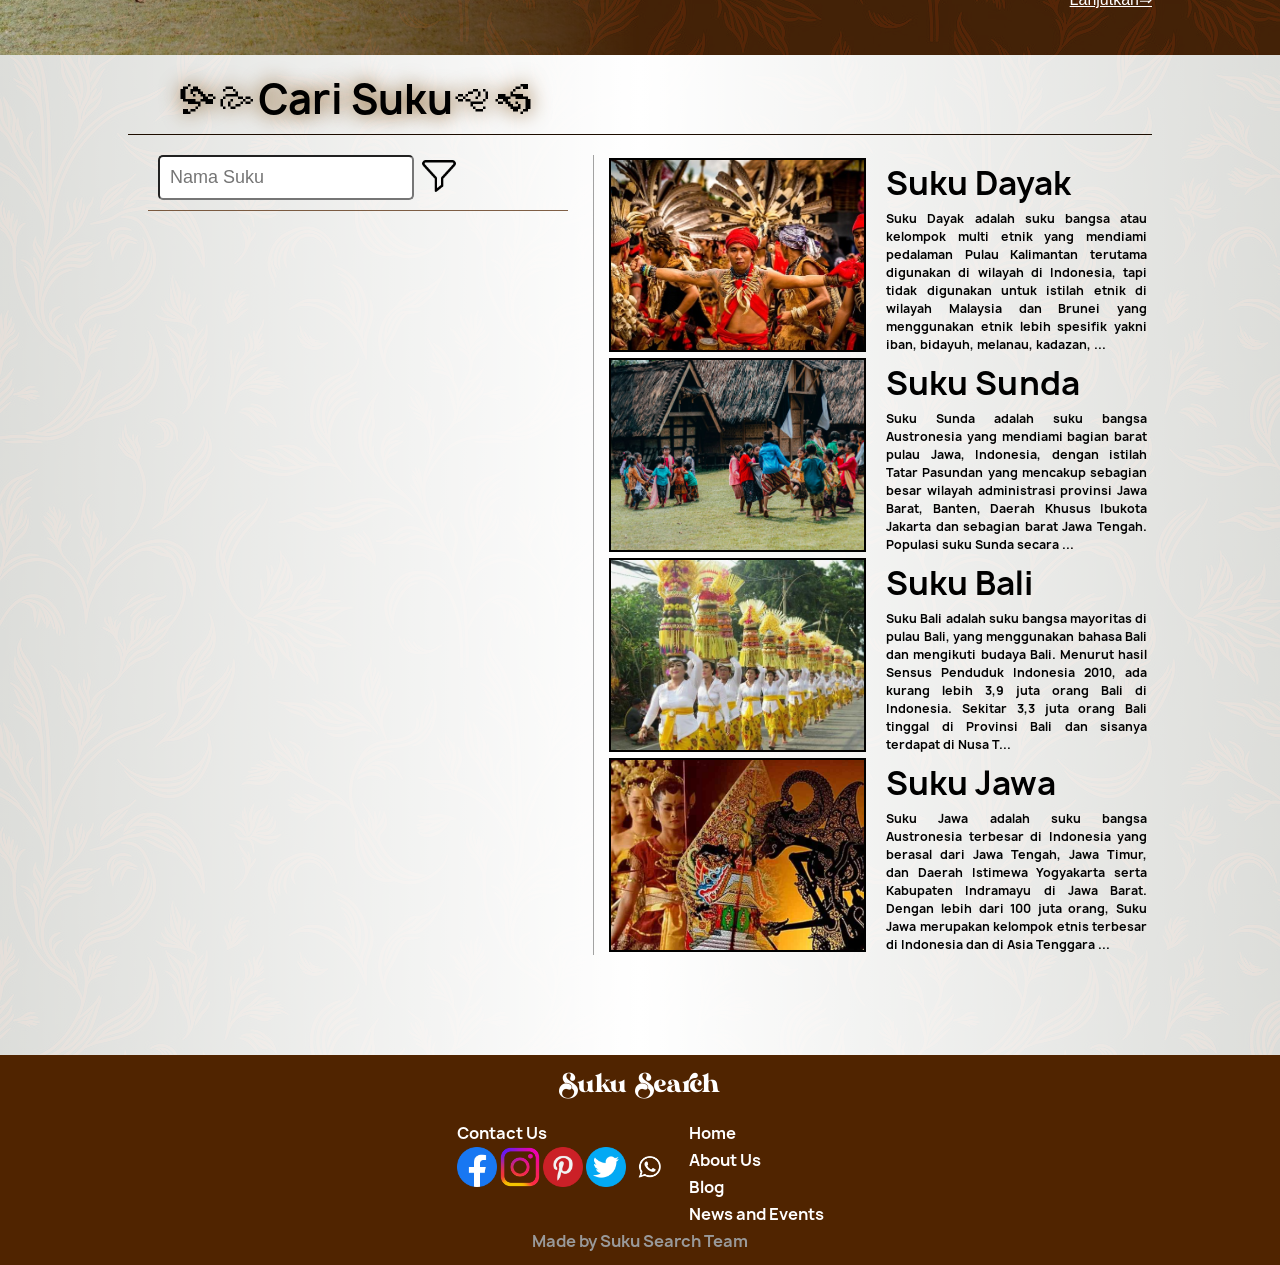
==== commit be06b578: "Added responsiveness for home page links" ====
--- a/index.html
+++ b/index.html
@@ -21,6 +21,7 @@
             <li><a href="#randomFacts">Random</a></li>
             <li><a href="#search">Search</a></li>
         </ul>
+        <button class="activator"><img src="rsc/menu.png"></button>
     </div>
 
     <div id="carousel">
--- a/style/indexStyle.css
+++ b/style/indexStyle.css
@@ -73,6 +73,10 @@
     width: fit-content;
     cursor: pointer;
     padding: 10px;
+}
+
+.activator {
+    display: none;
 }
 
 /* Carousel */
--- a/style/indexResponsive.css
+++ b/style/indexResponsive.css
@@ -225,17 +225,40 @@
     }
 
     #topnavbar>ul {
-        display: none;
-    }
-
-    /*
+        position: absolute;
+        flex-direction: column;
+        align-items: start;
+        background-image: url(../rsc/batik.jpg);
+        right: 0;
+        top: 12vw;
+        padding: 1vw;
+        width: 30vw;
+        height: 40vw;
+        transition: 0.5s ease-out;
+        opacity: 0;
+    }
+
+
     #topnavbar>ul li a {
-        display: block;
-        height: fit-content;
-        width: fit-content;
-        cursor: pointer;
-        padding: 10px;
-    }*/
+        font-size: 4vw;
+        padding: 0.5vw;
+        padding-left: 2vw;
+        text-shadow: #FFFFFF 0 0 20px;
+    }
+
+    .activator {
+        --height: 3vw;
+        display: flex;
+        flex-direction: column;
+        justify-content: center;
+        background-color: transparent;
+        border: none;
+        height: var(--height);
+    }
+
+    .activator img {
+        height: var(--height);
+    }
 
     #carousel {
         --height: 90vw;
@@ -291,7 +314,7 @@
 
     #randomBanner {
         z-index: 1;
-        --height: 80vw;
+        --height: 100vw;
         display: flex;
         flex-direction: column;
         align-items: center;
@@ -300,7 +323,7 @@
 
     #randomBanner img {
         object-fit: cover;
-        z-index: 0;
+        z-index: -100;
         position: absolute;
         mask: none;
         filter: opacity(20%);
@@ -373,6 +396,9 @@
         font-size: 3vw;
     }
 
+    #results {
+        padding-left: 1vw;
+    }
 
     #results .item {
         height: 40vw;
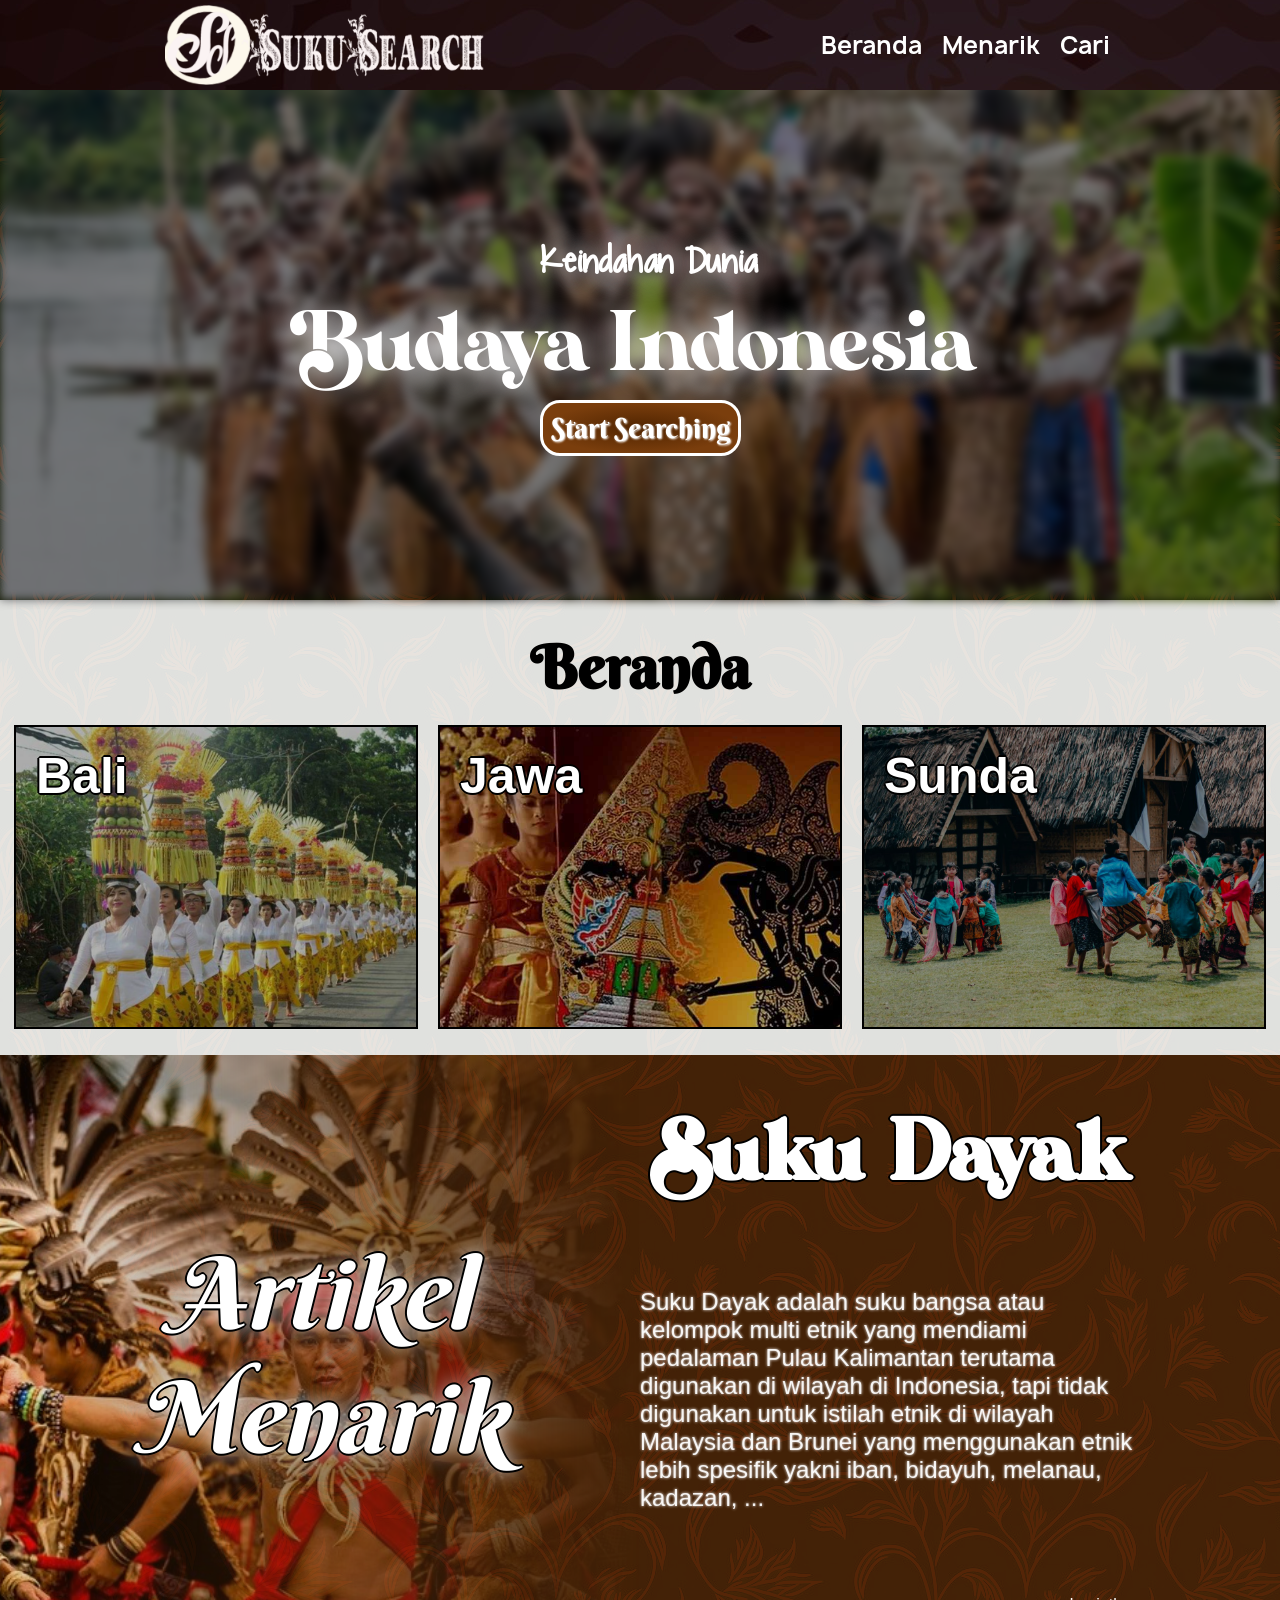
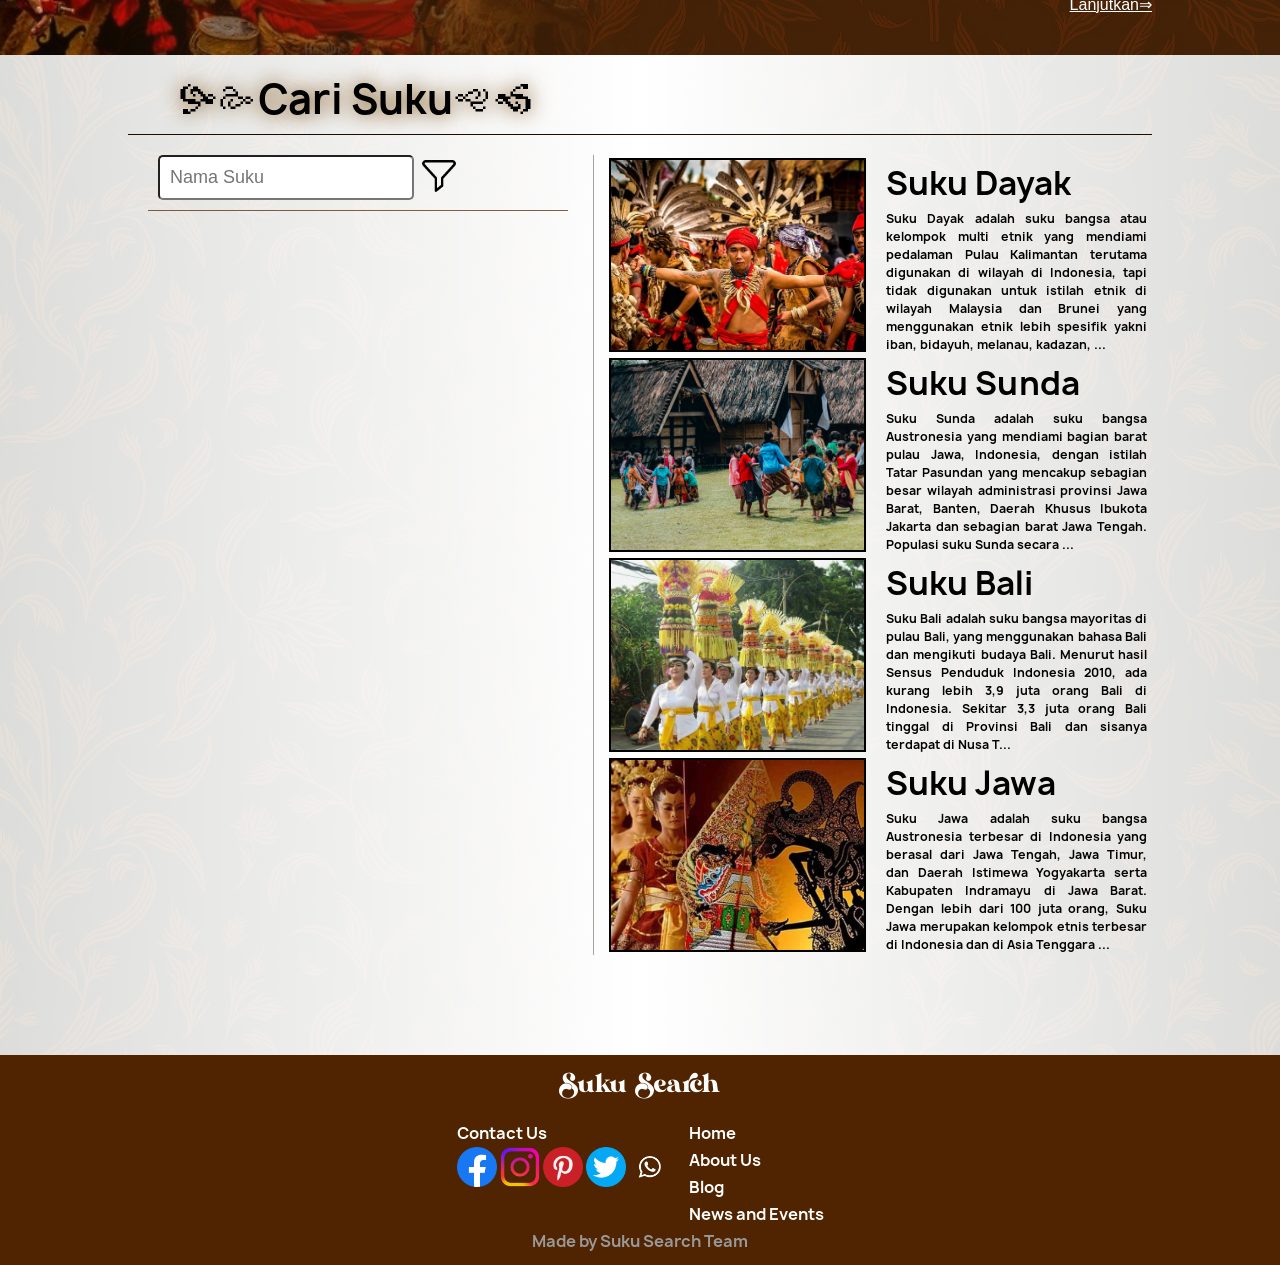
==== commit 68e3440c: "Fixed a few things" ====
--- a/index.html
+++ b/index.html
@@ -17,9 +17,9 @@
     <div id="topnavbar">
         <a id="navtitle"><img src="rsc/ss.png"></a>
         <ul>
-            <li><a href="#featured">Featured</a></li>
-            <li><a href="#randomFacts">Random</a></li>
-            <li><a href="#search">Search</a></li>
+            <li><a href="#featured">Beranda</a></li>
+            <li><a href="#randomBanner">Menarik</a></li>
+            <li><a href="#searchAndResults">Cari</a></li>
         </ul>
         <button class="activator"><img src="rsc/menu.png"></button>
     </div>
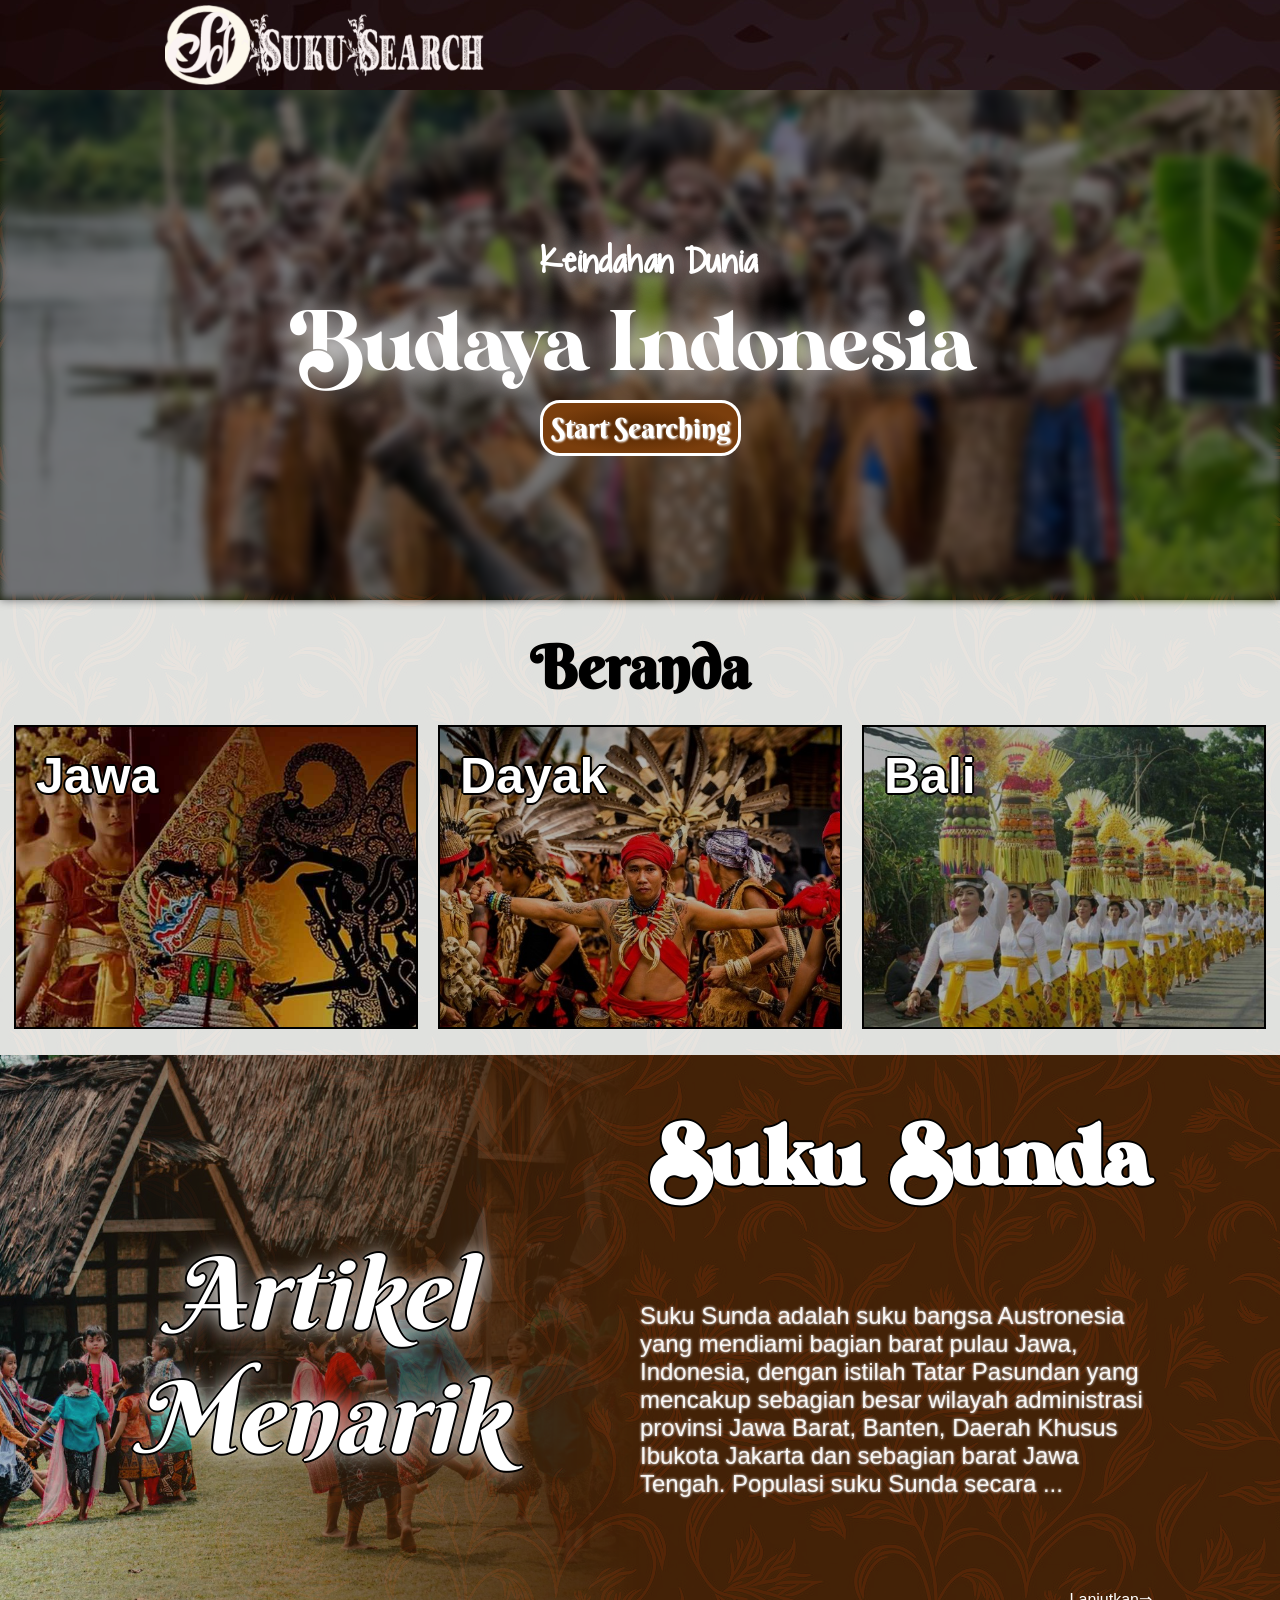
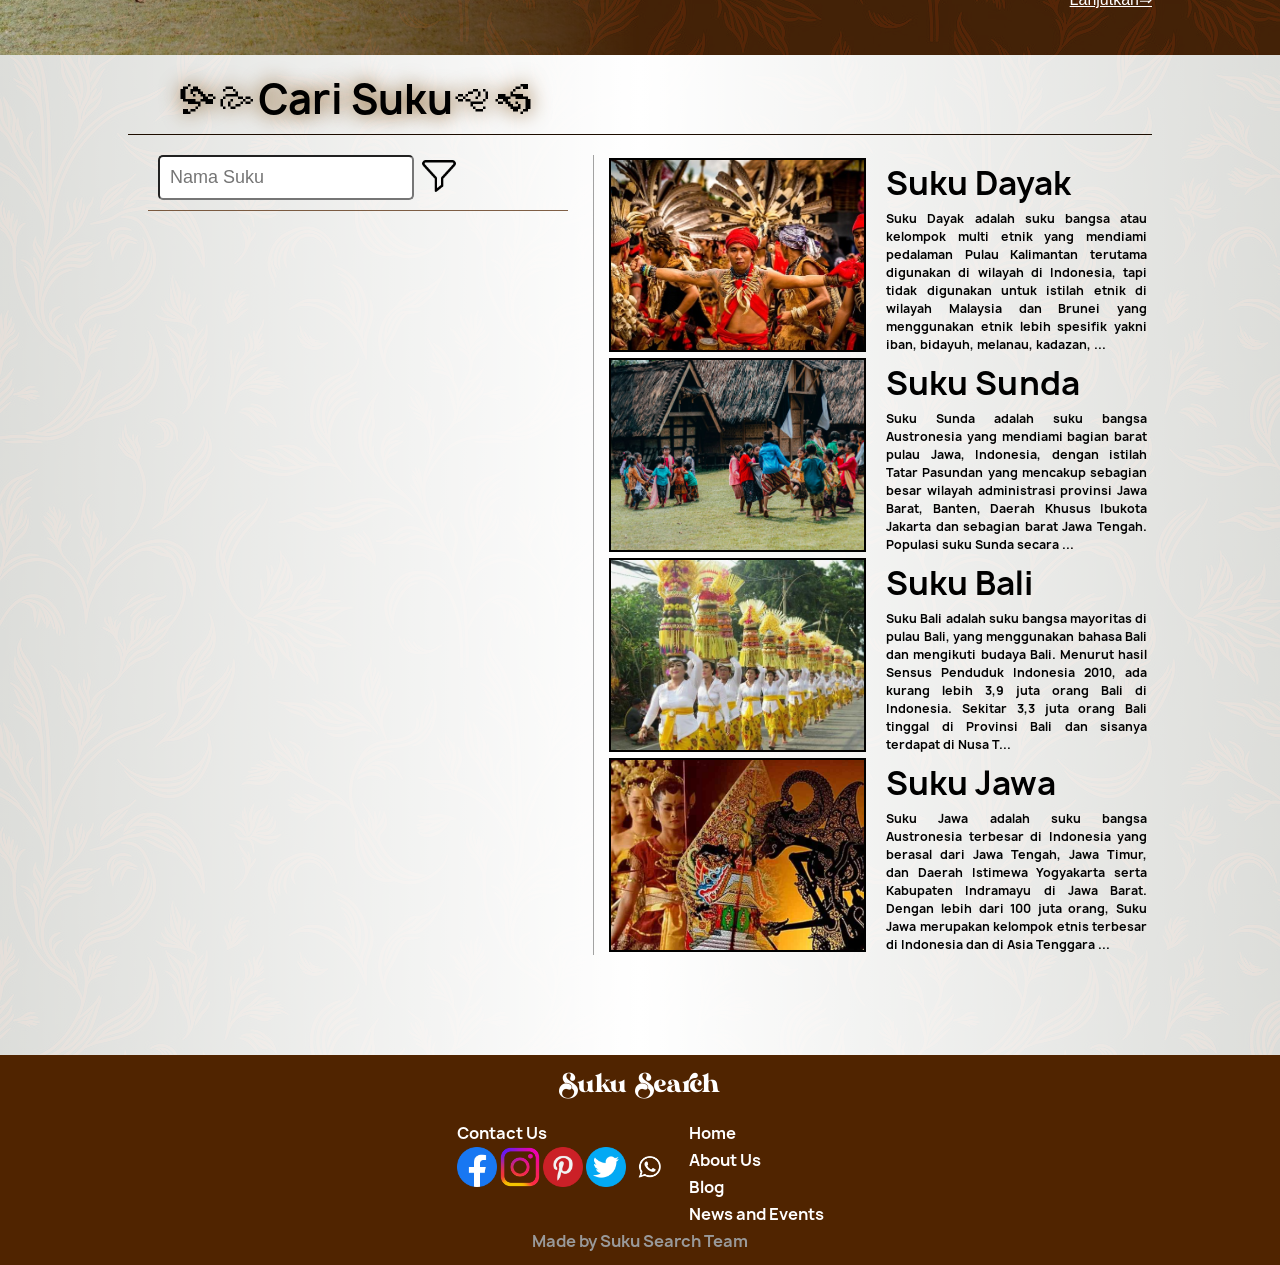
==== commit 8c8091f9: "Deleted unnecessary detail" ====
--- a/index.html
+++ b/index.html
@@ -44,56 +44,39 @@
                 <div class="items">
                     <img class="itemImage" src="https://www.selasar.com/wp-content/uploads/2020/07/Featured-image.jpg">
                     <div class="itemText">
-                        <span class="itemTitle">Dayak</span>
-                        <span class="itemDescription">Lorem ipsum dolor sit amet, consectetur adipiscing elit. Cras
-                            eleifend
-                            feugiat eleifend. Orci varius natoque penatibus et magnis dis parturient.</span>
+                        <span class="itemTitle"></span>
+                        <span class="itemDescription"></span>
                     </div>
                 </div>
             </a>
             <a href="#">
                 <div class="items">
                     <img class="itemImage" src="https://www.selasar.com/wp-content/uploads/2020/07/Featured-image.jpg">
-                    <div class="tags">
-                        <div class="tag">Dayak</div>
-                        <div class="tag">Dayak</div>
-                    </div>
                     <div class="itemText">
-                        <span class="itemTitle">Dayak</span>
-                        <span class="itemDescription">Lorem ipsum dolor sit amet, consectetur adipiscing elit. Cras
-                            eleifend
-                            feugiat eleifend. Orci varius natoque penatibus et magnis dis parturient.</span>
+                        <span class="itemTitle"></span>
+                        <span class="itemDescription"></span>
                     </div>
                 </div>
             </a>
             <a href="#">
                 <div class="items">
                     <img class="itemImage" src="https://www.selasar.com/wp-content/uploads/2020/07/Featured-image.jpg">
-                    <div class="tags">
-                        <div class="tag">Dayak</div>
-                        <div class="tag">Dayak</div>
-                    </div>
                     <div class="itemText">
-                        <span class="itemTitle">Dayak</span>
-                        <span class="itemDescription">Lorem ipsum dolor sit amet, consectetur adipiscing elit. Cras
-                            eleifend
-                            feugiat eleifend. Orci varius natoque penatibus et magnis dis parturient.</span>
+                        <span class="itemTitle"></span>
+                        <span class="itemDescription"></span>
                     </div>
                 </div>
             </a>
         </div>
     </div>
 
-    <!-- remake this -->
     <div id="randomBanner">
         <img src="rsc/carousel_1.jpg" class="background">
         <div class="left">
             <span>Artikel Menarik</span>
         </div>
-        <div class="partTitle">Suku Dayak</div>
-        <div class="description">Lorem ipsum dolor sit amet, consectetur adipiscing elit. Cras
-            eleifend
-            feugiat eleifend. Orci varius natoque penatibus et magnis dis parturient.</div>
+        <div class="partTitle"></div>
+        <div class="description"></div>
         <a>
             <div>
                 Lanjutkan&#8658;
@@ -142,10 +125,8 @@
                 <div class="item">
                     <img src="rsc/carousel_5.jpg">
                     <div class="text">
-                        <div class="title">Suku Dayak</div>
-                        <p>Lorem ipsum dolor sit amet, consectetur adipiscing elit. Mauris accumsan vel sem quis
-                            molestie. Proin et massa felis. Orci varius natoque penatibus et magnis dis parturient
-                            montes, nascetur ridiculus mus.</p>
+                        <div class="title"></div>
+                        <p></p>
                     </div>
                 </div>
             </div>
